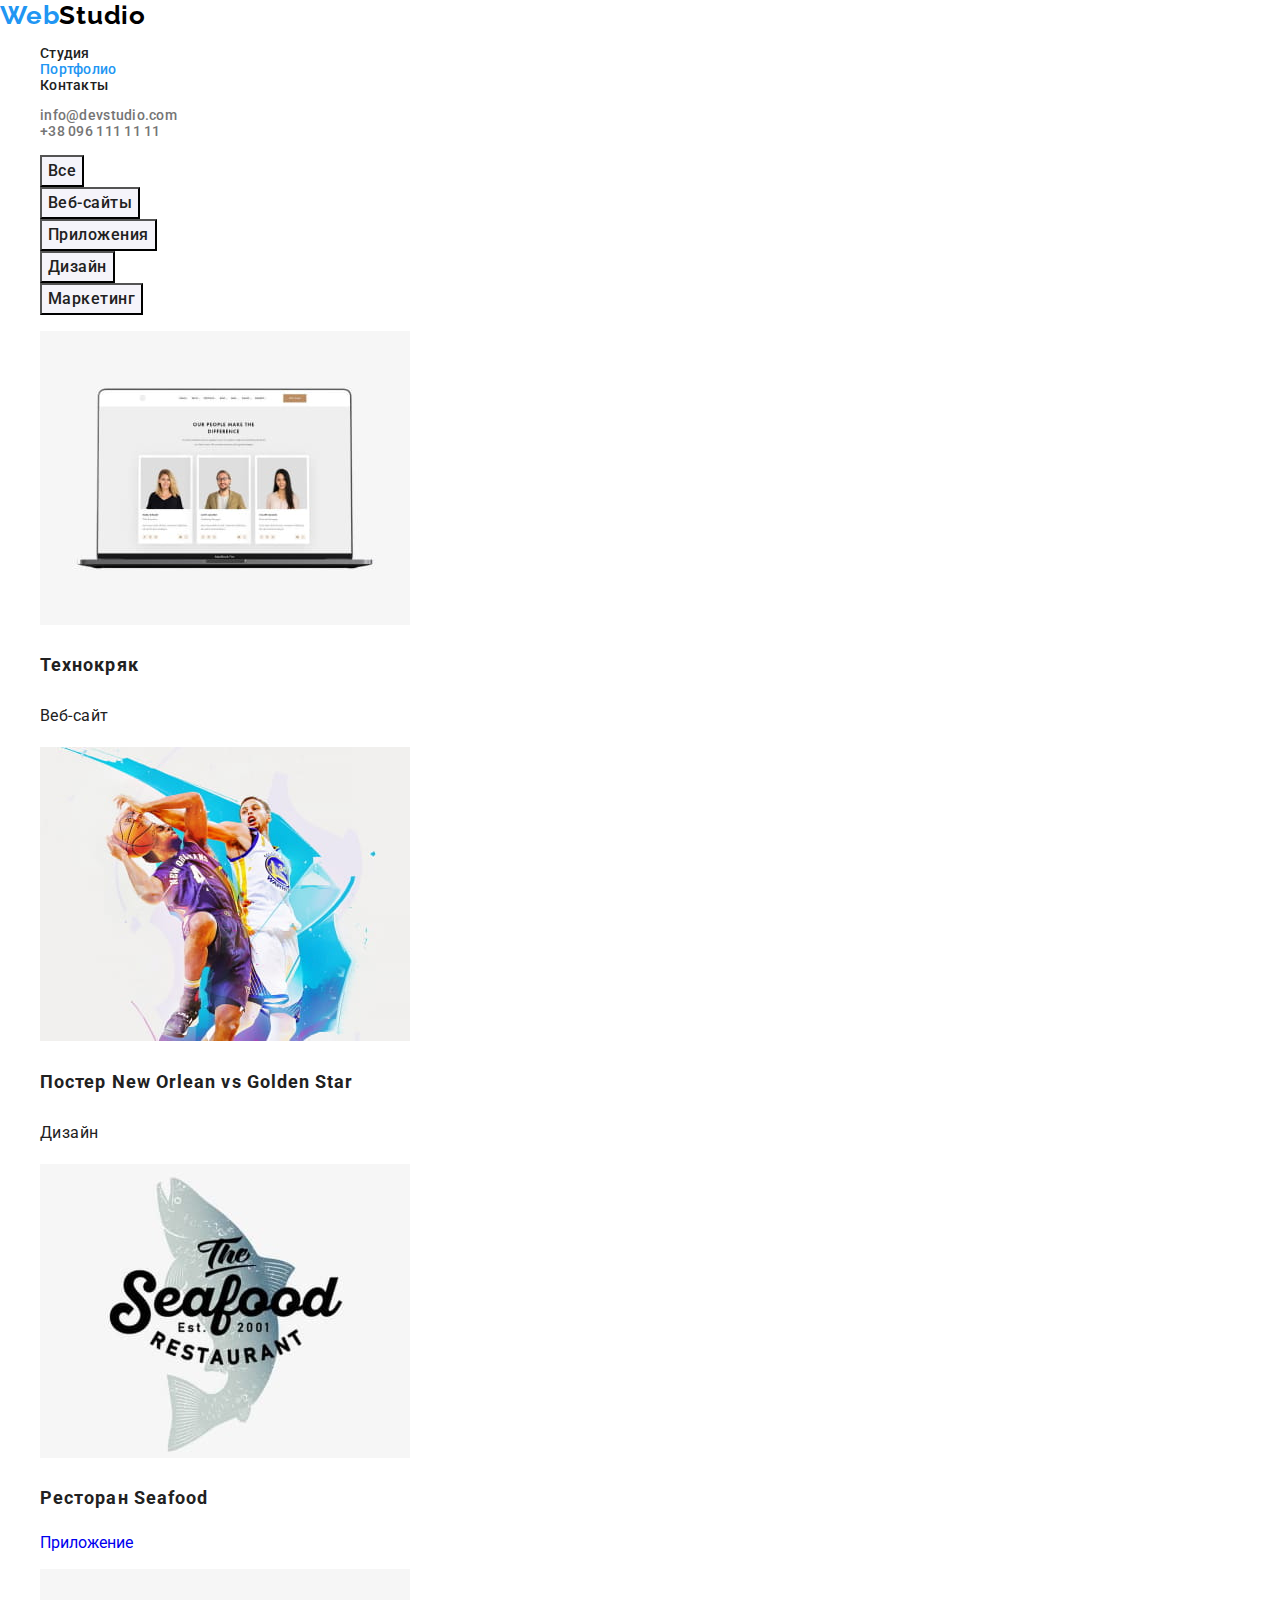
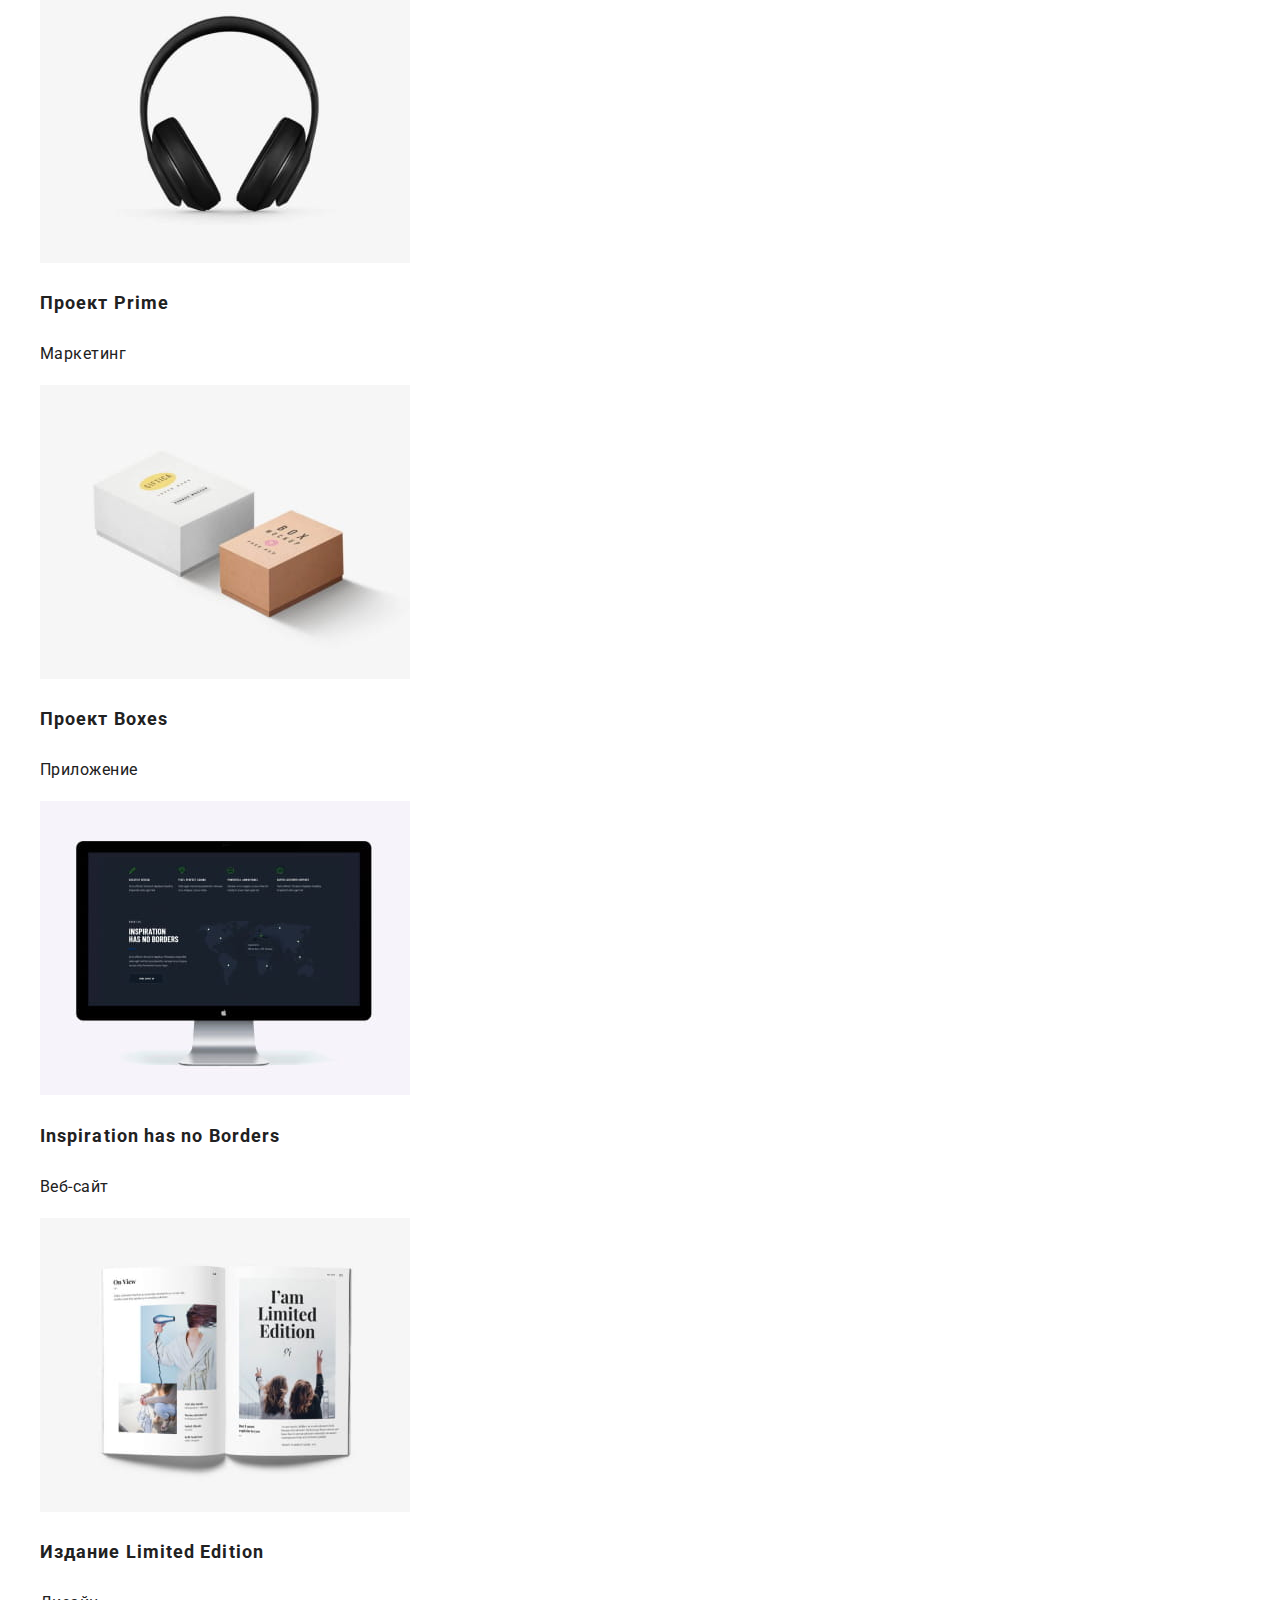
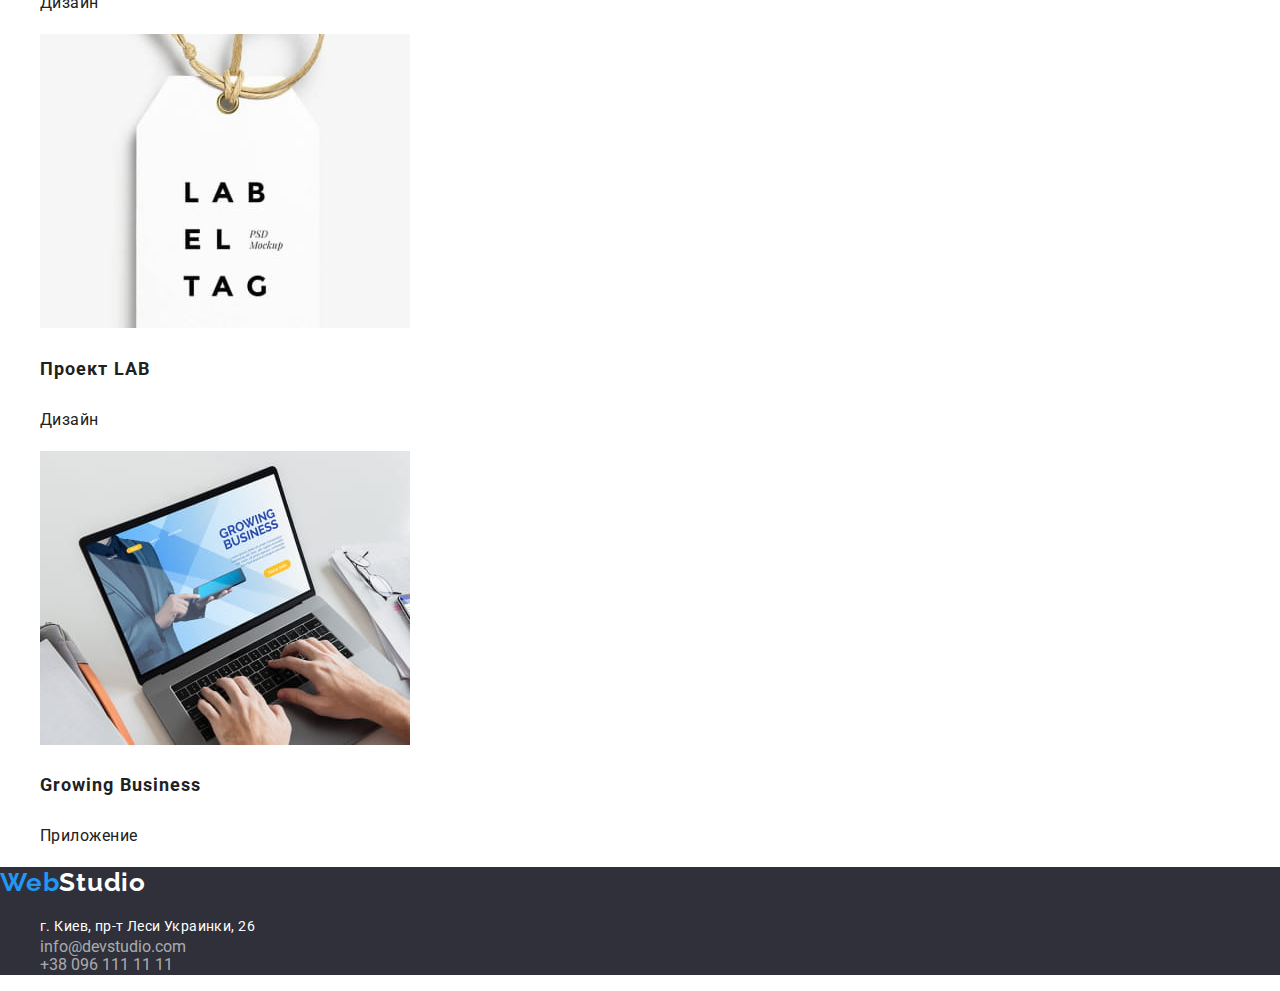
==== portfolio.html @ 77b306b6 "добавляет файлы" ====
<!DOCTYPE html>
<html lang="ru">
<head>
    <meta charset="UTF-8">
    <meta http-equiv="X-UA-Compatible" content="IE=edge">
    <meta name="viewport" content="width=device-width, initial-scale=1.0">
        <meta name="format-detection" content="telephone=no">
    <title>Portfolio</title>
    <link href="https://fonts.googleapis.com/css2?family=Raleway:wght@700&family=Roboto:wght@400;500;700;900&display=swap"
        rel="stylesheet">
    <link rel="stylesheet" href="https://cdnjs.cloudflare.com/ajax/libs/modern-normalize/1.0.0/modern-normalize.min.css" />
    <link rel="stylesheet" href="css/styles.css" >

</head>
<body>
<header class="page-header">
    <nav class="page-header-nav">
        <a href="./index.html" class="logo">Web<span class="logo-header">Studio</span></a>
        <ul class="site-nav list">
            <li class="site-nav-link"><a href="./index.html" class="link">Студия</a></li>
            <li class="site-nav-link current"><a href="#" class="link">Портфолио</a></li>
            <li class="site-nav-link"><a href="#" class="link">Контакты</a></li>
        </ul>
    </nav>
    <ul class="contacts list">
        <li class="contacts-link"><a href="mailto:info@devstudio.com" class="link">info@devstudio.com</a></li>
        <li class="contacts-link"><a href="tel:+380961111111" class="link">+38 096 111 11 11</a></li>
    </ul>
</header>

<main>
<!--links-->
<section class="button">
    <!--hidden-header-->
  <h1 class="visually-hidden">Портфолио</h1>
 <ul class="button-list list">
 <li><button type="button" class="filter-button">Все</button></li> 
 <li><button type="button" class="filter-button">Веб-сайты</button></li>
 <li><button type="button" class="filter-button">Приложения</button></li>
 <li><button type="button" class="filter-button">Дизайн</button></li>
 <li><button type="button" class="filter-button">Маркетинг</button></li>
 </ul>       
 
 <ul class="works-examples list">
<li><a href="#" class="link">
<img src="./images/portfolio/tehno.jpg" alt="Фотографии-резюме трех человек, открытые на ноутбуке" width= 370>
<h3 class="works-examples-title">Технокряк</h3>
<p class="works-examples-text">Веб-сайт</p>
</a>
</li>

<li><a href="#" class="link">
    <img src="./images/portfolio/new-orlean.jpg" alt="Двое мужчин играют в волейбол" width=370>
    <h3 class="works-examples-title">Постер <span lang="en">New Orlean vs Golden Star</span></h3>
    <p class="works-examples-text">Дизайн</p>
</a>
</li>

<li><a href="#" class="link">
    <img src="./images/portfolio/seafoods.jpg" alt="Надпись Ресторан Seafood на фоне изображения рыбы" width=370>
    <h3 class="works-examples-title">Ресторан <span lang="en">Seafood</span></h3>
    <p class="works-examples">Приложение</p>
</a>
</li>

<li><a href="#" class="link">
    <img src="./images/portfolio/prime.jpg" alt="Черные полноразмерные наушники" width=370>
    <h3 class="works-examples-title">Проект <span lang="en">Prime</span></h3>
    <p class="works-examples-text">Маркетинг</p>
</a>
</li>

<li><a href="#" class="link">
    <img src="./images/portfolio/boxes.jpg" alt="Две коробки, белая и песочная, с надписями" width=370>
    <h3 class="works-examples-title">Проект <span lang="en">Boxes</span></h3>
    <p class="works-examples-text">Приложение</p>
    </a>
</li>

<li><a href="#" class="link">
    <img src="./images/portfolio/inspiration.jpg" alt="Монитор с надписью Inspiration has no Borders на черном фоне с картой  мира " width=370>
    <h3 class="works-examples-title" lang="en">Inspiration has no Borders</h3>
    <p class="works-examples-text">Веб-сайт</p>
    </a>
</li>

<li><a href="#" class="link">
    <img src="./images/portfolio/limited-edition.jpg"
        alt="Книга разворот с иллюстрациями и надписью I am Limited Edition" width=370>
    <h3 class="works-examples-title">Издание <span lang="en">Limited Edition</span></h3>
    <p class="works-examples-text">Дизайн</p>
    </a>
</li>

<li><a href="#" class="link">
    <img src="./images/portfolio/lab.jpg"
        alt="Белая бирка с надипсью LabElTag" width=370>
    <h3 class="works-examples-title">Проект <span lang="en">LAB</span></h3>
    <p class="works-examples-text">Дизайн</p>
    </a>
</li>

<li><a href="#" class="link">
    <img src="./images/portfolio/growing-busines.jpg" alt="Ноутбук, на экране Growing Business и человек с планшетом " width=370>
    <h3 class="works-examples-title" lang="en">Growing Business</h3>
    <p class="works-examples-text">Приложение</p>
    </a>
</li>

 </ul> 

</section>
</main>
<footer class="footer">
    <a href="./index.html" class="logo">Web<span class="logo-footer">Studio</span></a>
    <address>
        <ul class="footer-list list">

            <li class="adress">г. Киев, пр-т Леси Украинки, 26</li>
            <li class="adress-link"><a href="mailto:info@devstudio.com" class="link">info@devstudio.com</a></li>
            <li class="adress-link"><a href="tel:+380961111111" class="link">+38 096 111 11 11</a></li>
        </ul>
        </address>
</footer>
</body>
</html>
---- css/styles.css ----
:root {
  --primary-text-color: #000000;
  --color-text: #212121;
  --color-text-lighter: #757575;
  --color-text-footer: rgba(255, 255, 255, 0.6);
  --color-text-contrast: #ffffff;
  --background-color: #ffffff;
  --background-color-dark: #2f303a;
  --background-color-command: #f5f4fa;
  --background-hero-btn-change: #188ce8;
  --link-color-change: #2196f3;
}
body {
  color: var(--primary-text-color);
  background: var(--background-color);
  font-family: 'Roboto', sans-serif;
}
.link {
  text-decoration: none;
}
.list {
  list-style-type: none;
}

.current.site-nav-link .link {
  color: var(--link-color-change);
}

.site-nav,
.contacts {
  font-weight: 500;
  font-size: 14px;
  line-height: calc(16 / 14);
  letter-spacing: 0.02em;
}

footer {
  background-color: var(--background-color-dark);
}
/*portfolio*/

.button {
  font-family: inherit;
}
/*index-portfolio*/
.hero-button,
.filter-button {
  cursor: pointer;
}
/*index*/
.hero-button {
  color: var(--color-text-contrast);
  background-color: var(--link-color-change);
  font-family: 'Roboto', sans-serif;
  font-weight: 700;
  font-size: 16px;
  line-height: calc(30 / 16);
  letter-spacing: 0.06em;
}
.hero-button:hover,
.hero-button:focus {
  color: var(--color-text-contrast);
  background-color: var(--background-hero-btn-change);
}

/*portfolio*/
.filter-button {
  color: var(--color-text);
  background-color: var(--background-color-command);
  font-family: 'Roboto', sans-serif;
  font-weight: 500;
  font-size: 16px;
  line-height: calc(26 / 16);
  letter-spacing: 0.03em;
}

.filter-button:hover,
.filter-button:focus {
  color: var(--color-text-contrast);
  background-color: var(--link-color-change);
}
/*index-portfolio*/
.logo {
  color: var(--link-color-change);
  font-family: 'Raleway', sans-serif;
  font-weight: 700;
  font-size: 26px;
  line-height: calc(31 / 26);
  letter-spacing: 0.03em;
  text-decoration: none;
}
/*index-portfolio*/

.logo-header {
  color: var(--primary-text-color);
}

.logo-footer {
  color: var(--color-text-contrast);
}
/*index*/
.site-nav-link .link {
  color: var(--color-text);
}
.contacts-link .link {
  color: var(--color-text-lighter);
}
.adress-link .link {
  font-style: normal;
  color: var(--color-text-footer);
}
.site-nav-link .link:hover,
.site-nav-link .link:focus,
.contacts-link .link:hover,
.contacts-link .link:focus,
.adress-link .link:hover,
.adress-link .link:focus {
  color: var(--link-color-change);
}

.adress {
  color: var(--color-text-contrast);
  font-style: normal;
  font-size: 14px;
  line-height: calc(24 / 14);
  letter-spacing: 0.03em;
}
/*index*/
.hero {
  color: var(--color-text-contrast);
  background: var(--background-color-dark);
  text-align: center;
  font-weight: 900;
  font-size: 44px;
  line-height: calc(60 / 44);
  letter-spacing: 0.06em;
  text-transform: uppercase;
}
/*index*/

.command {
  background-color: var(--background-color-command);
}
.our-command-item {
  background-color: var(--background-color);
}

.visually-hidden {
  position: absolute;
  width: 1px;
  height: 1px;
  margin: -1px;
  padding: 0;
  overflow: hidden;
  border: 0;
  clip: rect(0 0 0 0);
}
.our-peculiarities-header,
.our-peculiarities-text {
  text-align: left;
}

.our-peculiarities-title {
  color: var(--color-text);
  font-weight: 700;
  font-size: 14px;
  line-height: calc(16 / 14);
  letter-spacing: 0.03em;
  text-transform: uppercase;
}
.our-peculiarities-text {
  color: var(--color-text-lighter);
  font-size: 14px;
  line-height: calc (24 / 14);
  letter-spacing: 0.03em;
}

.what-are-we-doing-header,
.our-command-header {
  color: var(--color-text);
  font-weight: 700;
  font-size: 36px;
  line-height: calc(42 / 36);
  letter-spacing: 0.03em;
}

.our-command-title {
  color: var(--color-text);
  font-weight: 500;
  font-size: 16px;
  line-height: calc (19 / 16);
  letter-spacing: 0.03em;
}
.our-command-text {
  color: var(--color-text-lighter);
  font-size: 16px;
  line-height: calc(19 / 16);
  letter-spacing: 0.03em;
}

.works-examples-title {
  color: var(--color-text);
  font-family: 'Roboto', sans-serif;
  font-weight: 700;
  font-size: 18px;
  line-height: calc(36 / 18);
  letter-spacing: 0.06em;
}
.works-examples-title:hover,
.works-examples-title:focus {
  color: var(--link-color-change);
}

.works-examples-text {
  color: var(--color-text);
  font-size: 16px;
  line-height: calc(30 / 16);
  letter-spacing: 0.03em;
}
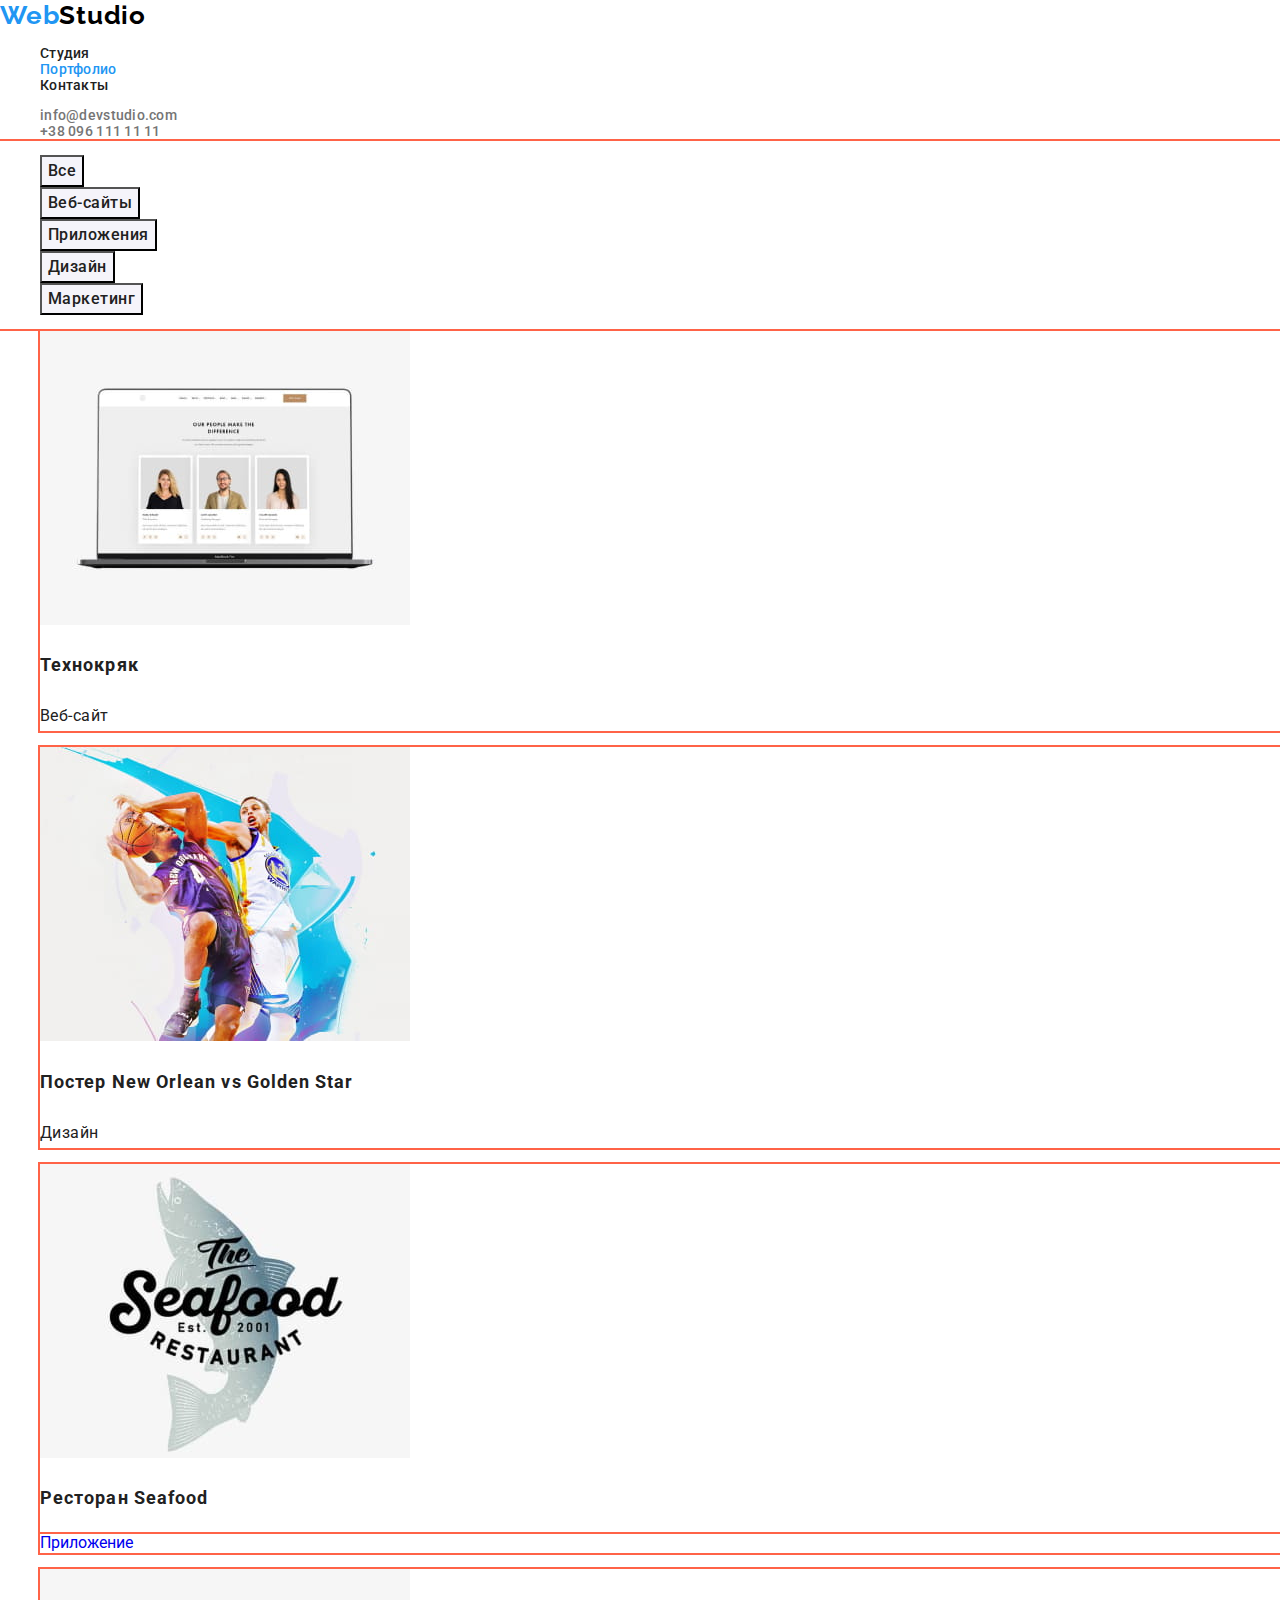
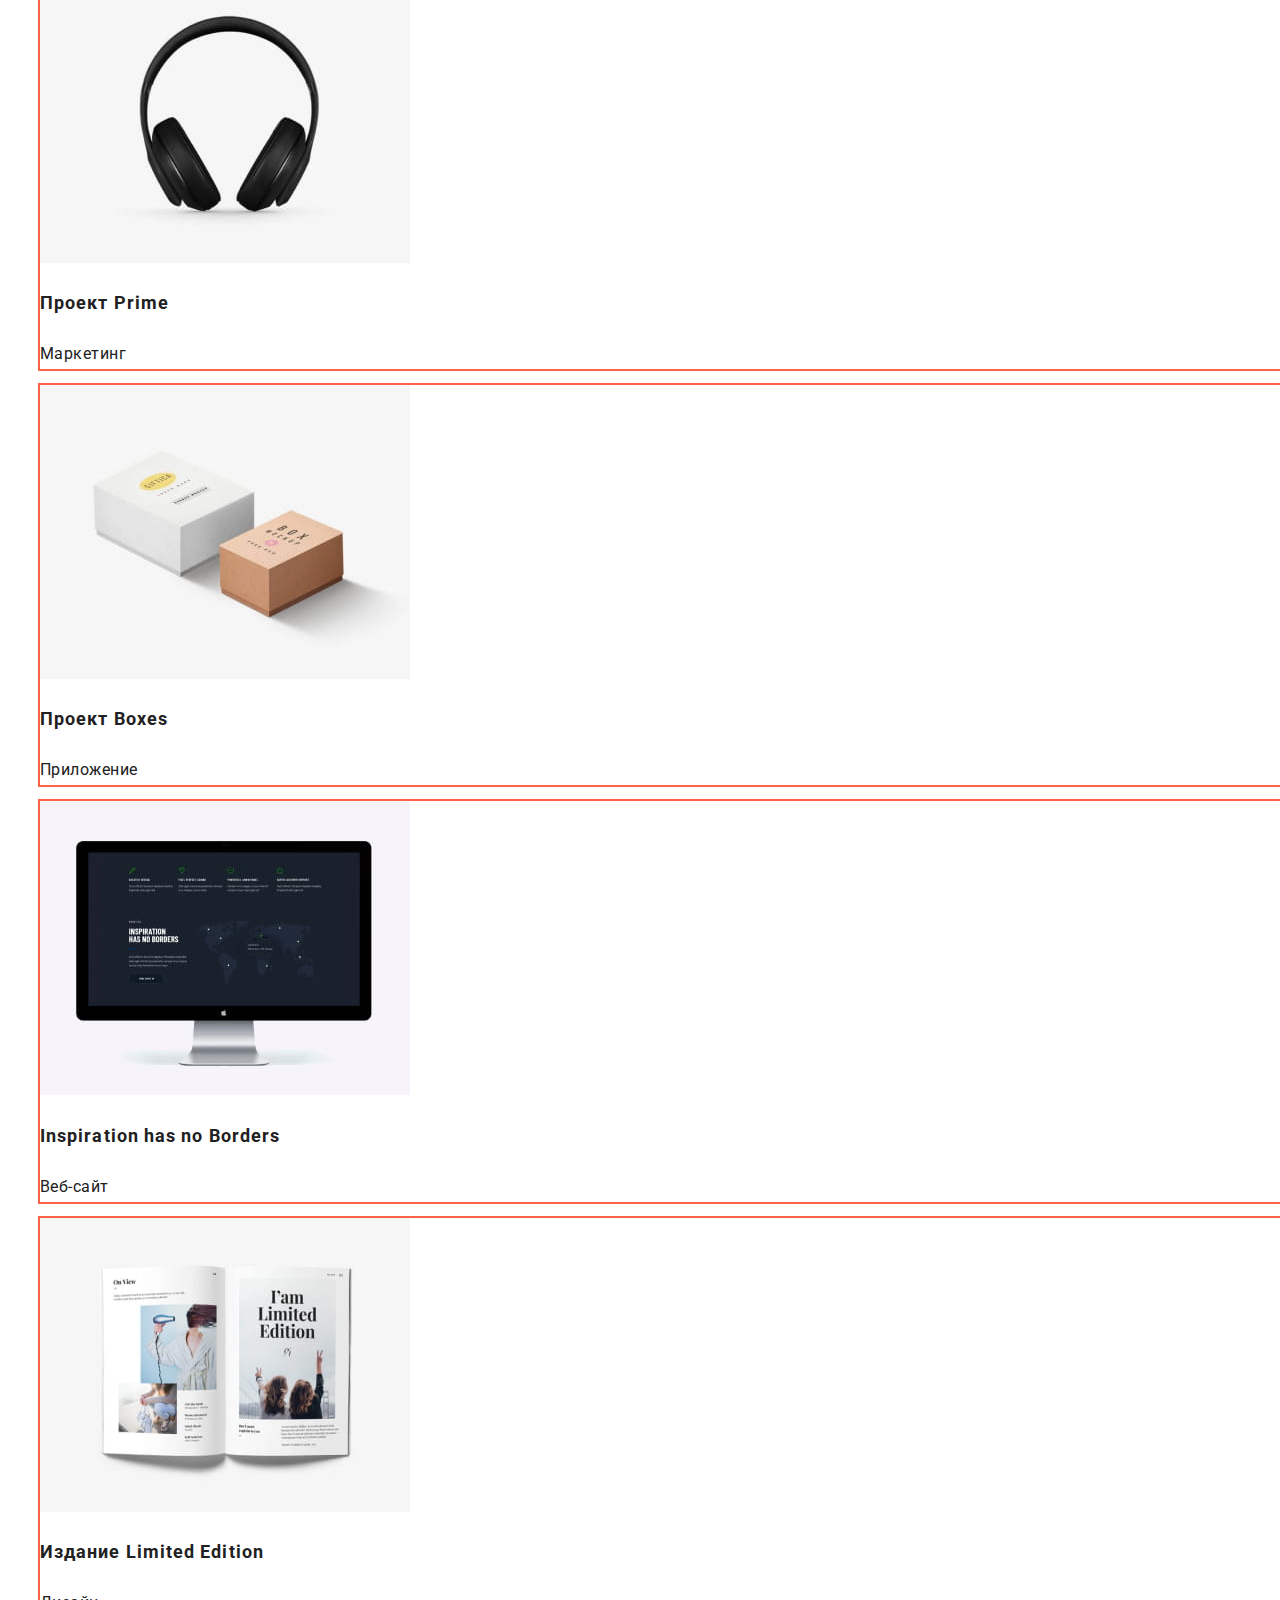
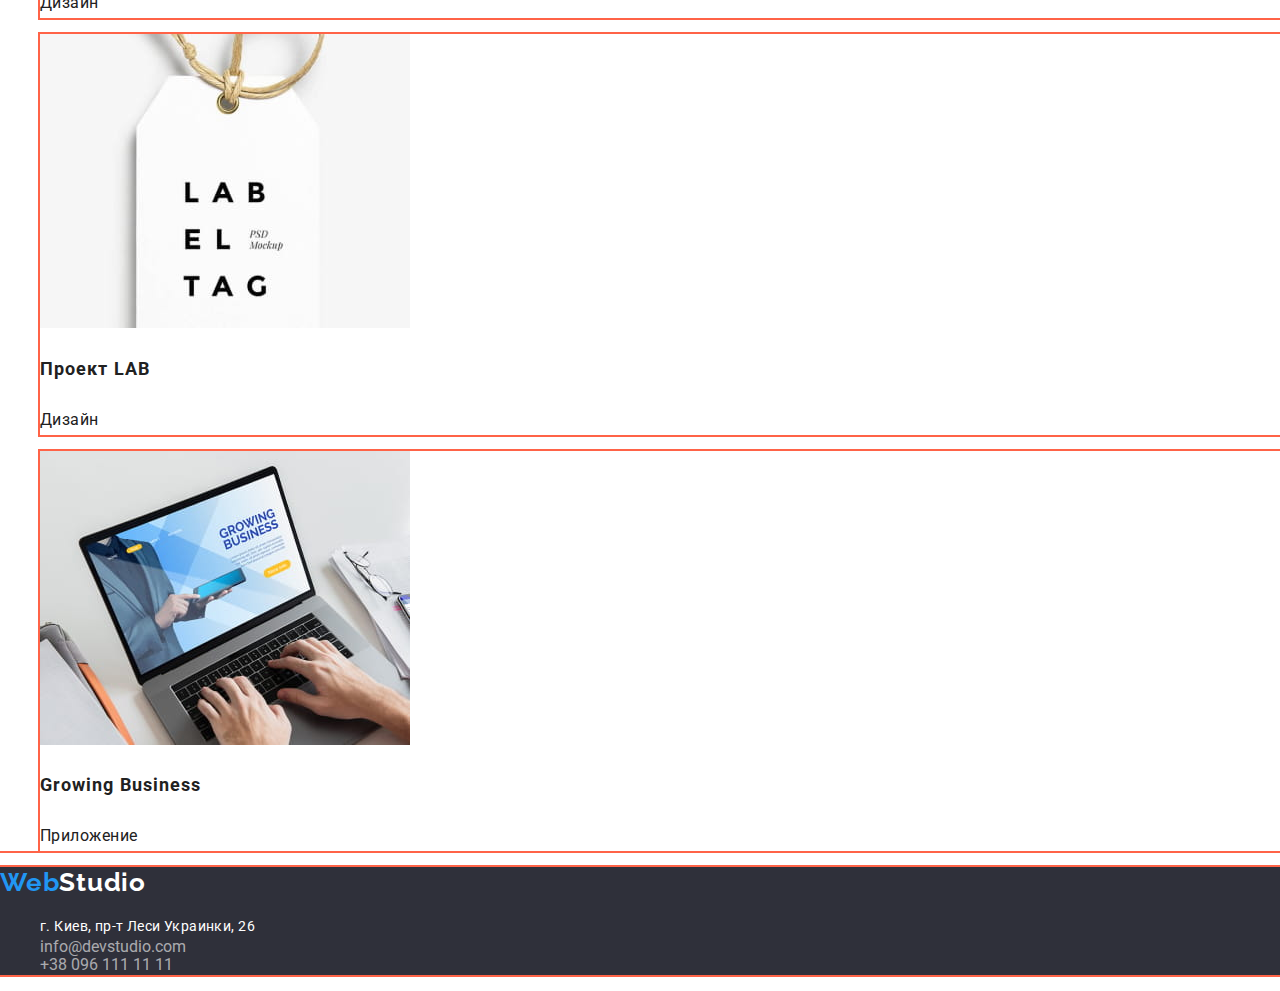
==== commit 048dede8: "устанавливает border-box" ====
--- a/portfolio.html
+++ b/portfolio.html
@@ -12,7 +12,7 @@
     <link rel="stylesheet" href="css/styles.css" >
 
 </head>
-<body>
+<body class="body-portfolio">
 <header class="page-header">
     <nav class="page-header-nav">
         <a href="./index.html" class="logo">Web<span class="logo-header">Studio</span></a>
@@ -42,49 +42,49 @@
  </ul>       
  
  <ul class="works-examples list">
-<li><a href="#" class="link">
+<li class="works-examples-item"><a href="#" class="link">
 <img src="./images/portfolio/tehno.jpg" alt="Фотографии-резюме трех человек, открытые на ноутбуке" width= 370>
 <h3 class="works-examples-title">Технокряк</h3>
 <p class="works-examples-text">Веб-сайт</p>
 </a>
 </li>
 
-<li><a href="#" class="link">
+<li class="works-examples-item"><a href="#" class="link">
     <img src="./images/portfolio/new-orlean.jpg" alt="Двое мужчин играют в волейбол" width=370>
     <h3 class="works-examples-title">Постер <span lang="en">New Orlean vs Golden Star</span></h3>
     <p class="works-examples-text">Дизайн</p>
 </a>
 </li>
 
-<li><a href="#" class="link">
+<li class="works-examples-item"><a href="#" class="link">
     <img src="./images/portfolio/seafoods.jpg" alt="Надпись Ресторан Seafood на фоне изображения рыбы" width=370>
     <h3 class="works-examples-title">Ресторан <span lang="en">Seafood</span></h3>
     <p class="works-examples">Приложение</p>
 </a>
 </li>
 
-<li><a href="#" class="link">
+<li class="works-examples-item"><a href="#" class="link">
     <img src="./images/portfolio/prime.jpg" alt="Черные полноразмерные наушники" width=370>
     <h3 class="works-examples-title">Проект <span lang="en">Prime</span></h3>
     <p class="works-examples-text">Маркетинг</p>
 </a>
 </li>
 
-<li><a href="#" class="link">
+<li class="works-examples-item"><a href="#" class="link">
     <img src="./images/portfolio/boxes.jpg" alt="Две коробки, белая и песочная, с надписями" width=370>
     <h3 class="works-examples-title">Проект <span lang="en">Boxes</span></h3>
     <p class="works-examples-text">Приложение</p>
     </a>
 </li>
 
-<li><a href="#" class="link">
+<li class="works-examples-item"><a href="#" class="link">
     <img src="./images/portfolio/inspiration.jpg" alt="Монитор с надписью Inspiration has no Borders на черном фоне с картой  мира " width=370>
     <h3 class="works-examples-title" lang="en">Inspiration has no Borders</h3>
     <p class="works-examples-text">Веб-сайт</p>
     </a>
 </li>
 
-<li><a href="#" class="link">
+<li class="works-examples-item"><a href="#" class="link">
     <img src="./images/portfolio/limited-edition.jpg"
         alt="Книга разворот с иллюстрациями и надписью I am Limited Edition" width=370>
     <h3 class="works-examples-title">Издание <span lang="en">Limited Edition</span></h3>
@@ -92,7 +92,7 @@
     </a>
 </li>
 
-<li><a href="#" class="link">
+<li class="works-examples-item"><a href="#" class="link">
     <img src="./images/portfolio/lab.jpg"
         alt="Белая бирка с надипсью LabElTag" width=370>
     <h3 class="works-examples-title">Проект <span lang="en">LAB</span></h3>
@@ -100,7 +100,7 @@
     </a>
 </li>
 
-<li><a href="#" class="link">
+<li class="works-examples-item"><a href="#" class="link">
     <img src="./images/portfolio/growing-busines.jpg" alt="Ноутбук, на экране Growing Business и человек с планшетом " width=370>
     <h3 class="works-examples-title" lang="en">Growing Business</h3>
     <p class="works-examples-text">Приложение</p>
--- a/css/styles.css
+++ b/css/styles.css
@@ -10,6 +10,15 @@
   --background-hero-btn-change: #188ce8;
   --link-color-change: #2196f3;
 }
+html {
+  box-sizing: border-box;
+}
+*,
+*::before,
+*::after {
+  box-sizing: inherit;
+}
+
 body {
   color: var(--primary-text-color);
   background: var(--background-color);
@@ -217,3 +226,23 @@
   line-height: calc(30 / 16);
   letter-spacing: 0.03em;
 }
+.body-index,
+.body-portfolio,
+.page-header,
+.hero,
+.peculiarities,
+.visually-hidden,
+.our-peculiarities,
+.our-peculiarities-column,
+.what-are-we-doing,
+.what-are-we-doing-header,
+.images-what-are-we-doing .list,
+.command,
+.our-command-item,
+.footer,
+footer,
+.button-list .list,
+.works-examples,
+.works-examples-item {
+  outline: 2px solid tomato;
+}
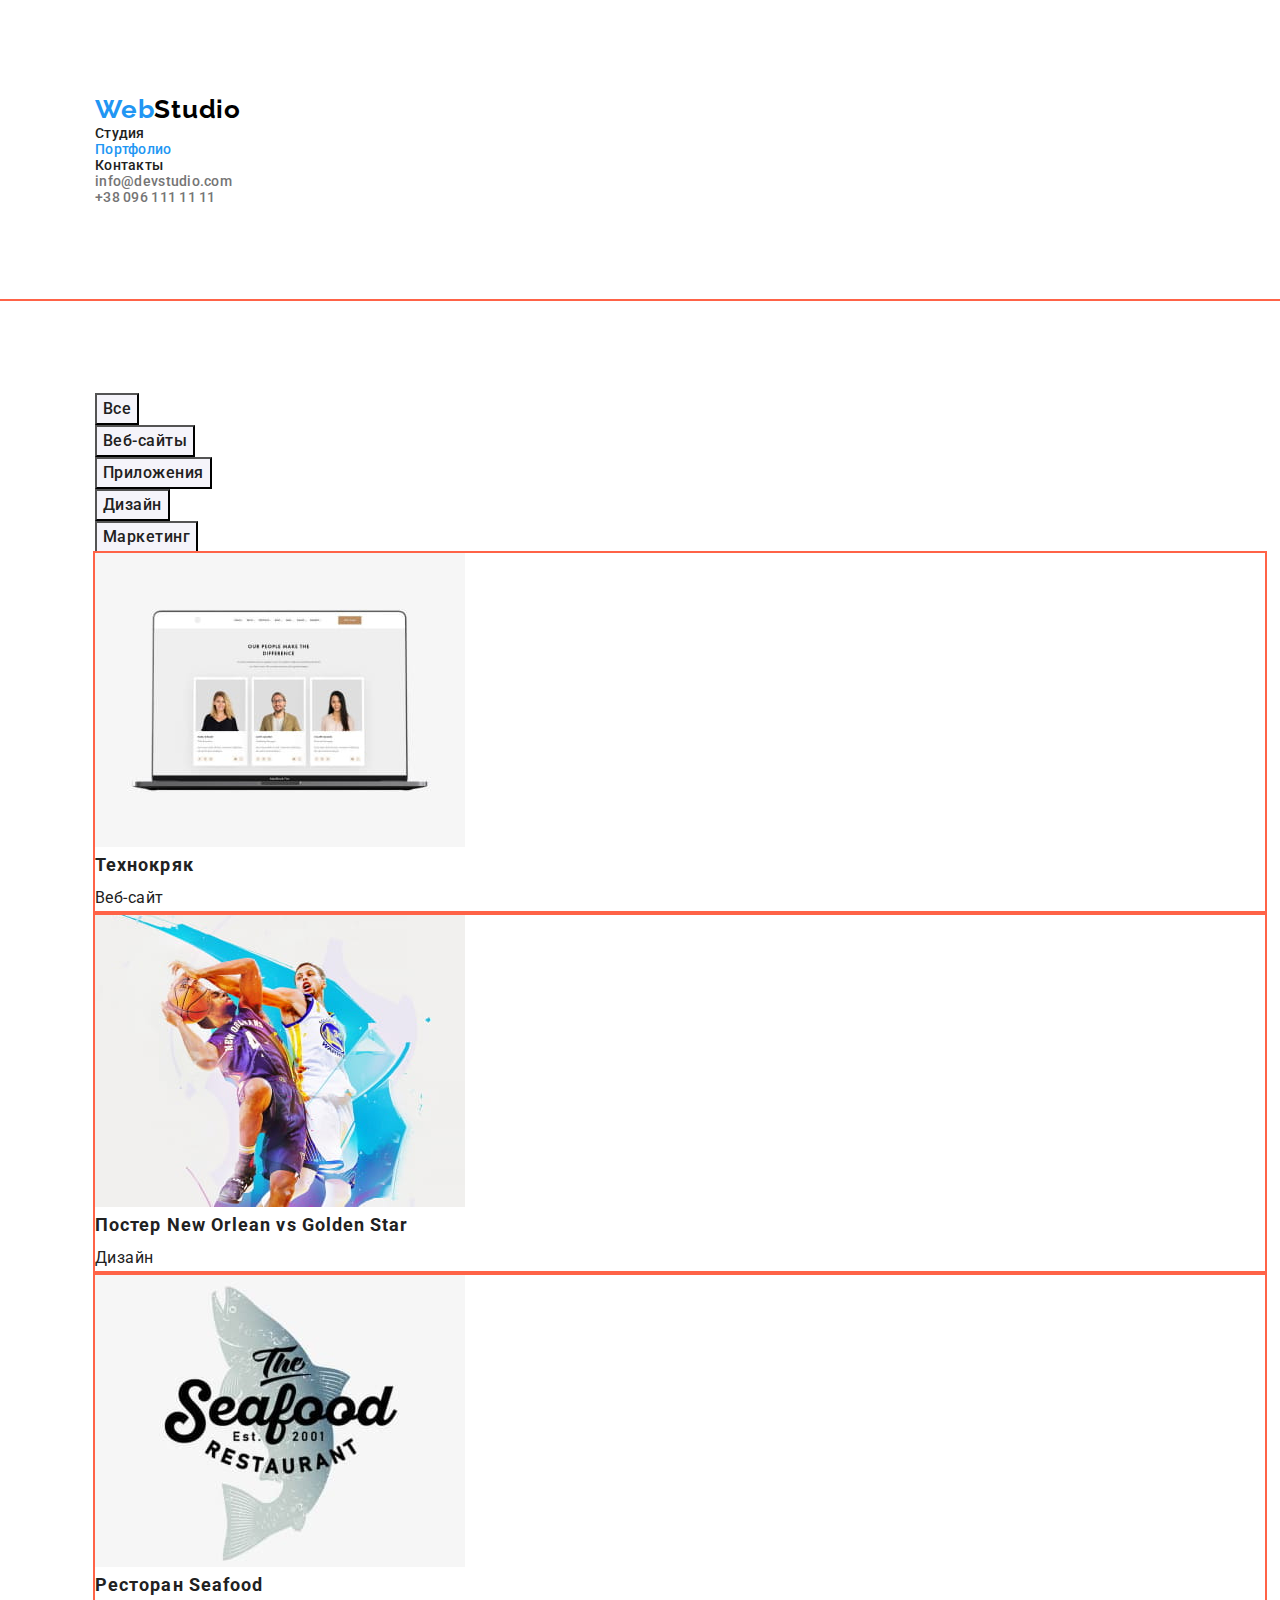
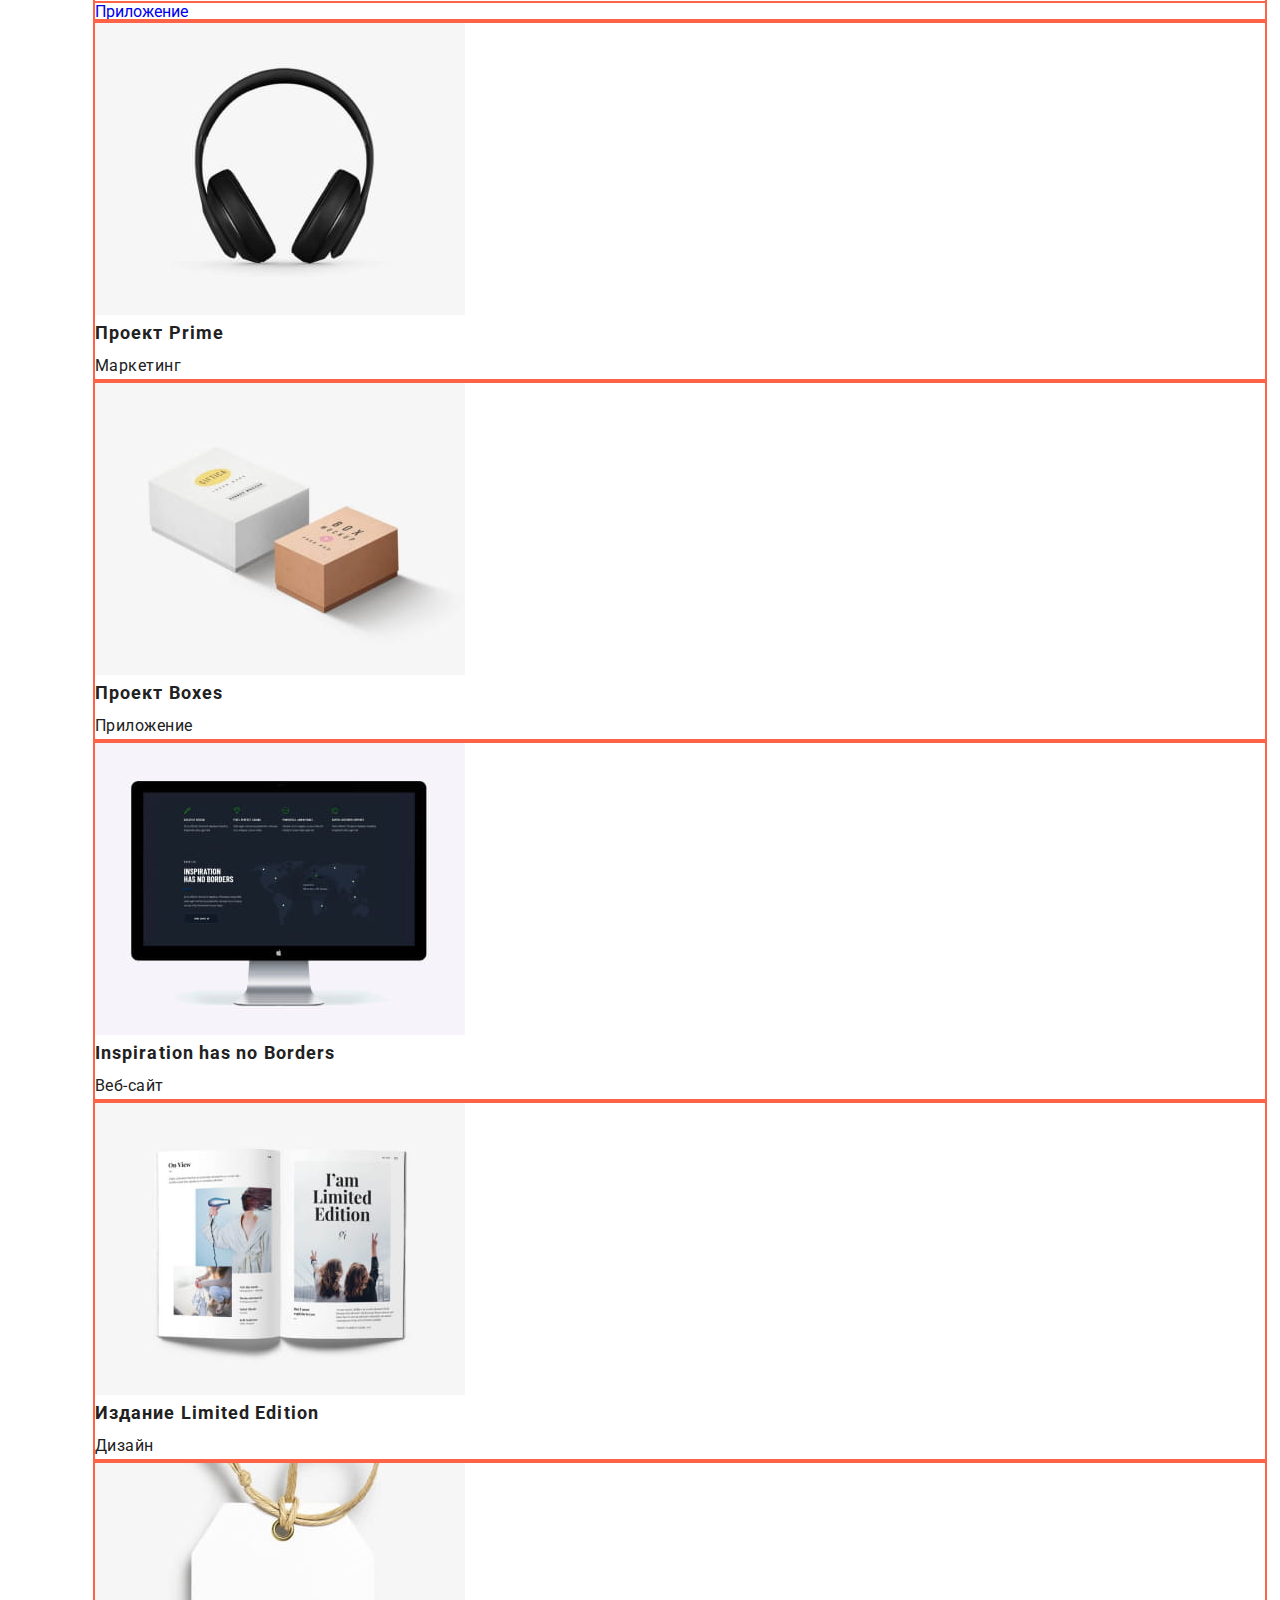
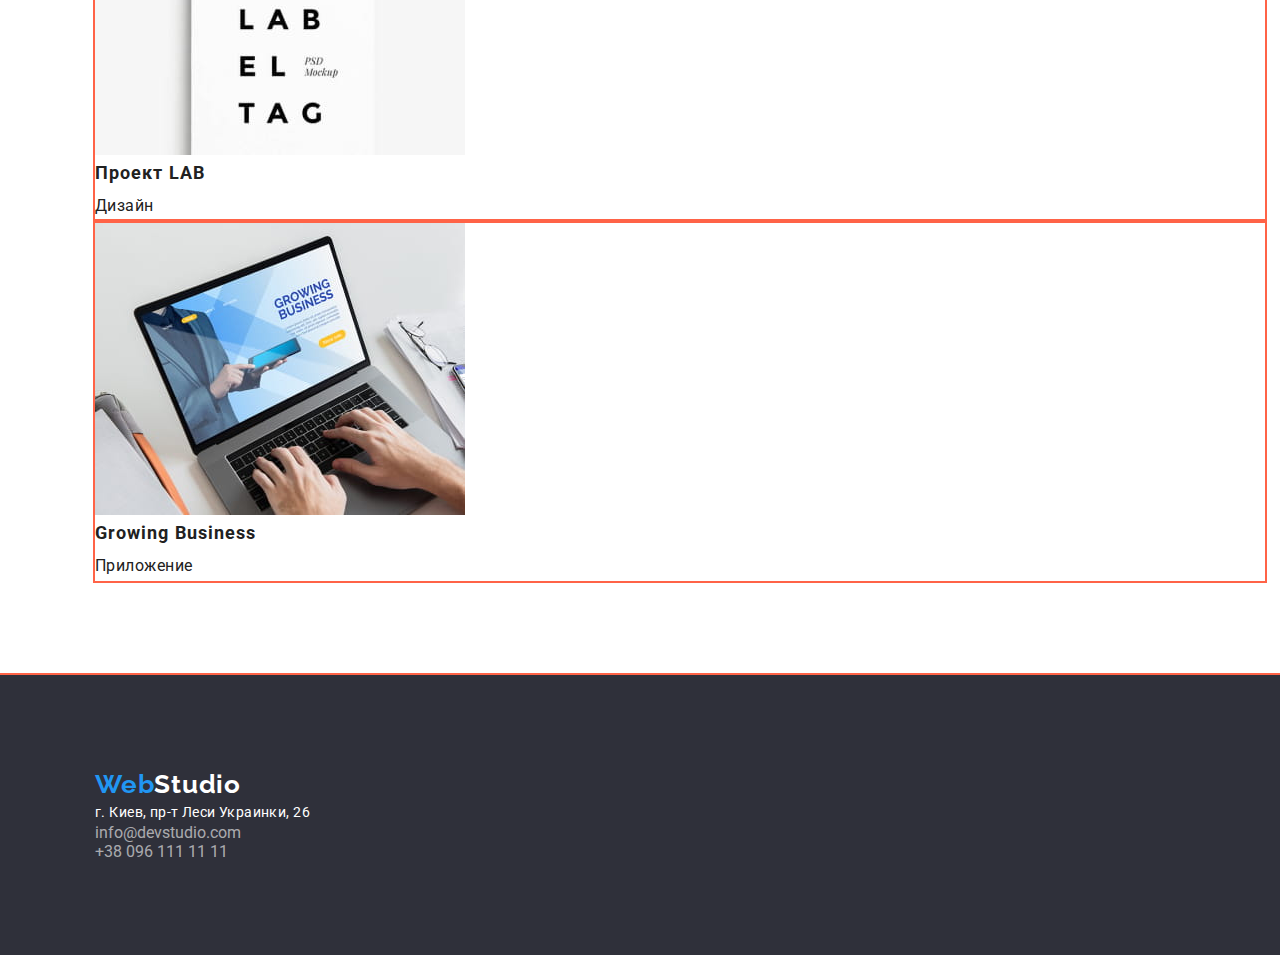
==== commit 495b6644: "добавляет контейнеры дополняет кнопку" ====
--- a/portfolio.html
+++ b/portfolio.html
@@ -14,6 +14,7 @@
 </head>
 <body class="body-portfolio">
 <header class="page-header">
+<div class="container">
     <nav class="page-header-nav">
         <a href="./index.html" class="logo">Web<span class="logo-header">Studio</span></a>
         <ul class="site-nav list">
@@ -26,13 +27,15 @@
         <li class="contacts-link"><a href="mailto:info@devstudio.com" class="link">info@devstudio.com</a></li>
         <li class="contacts-link"><a href="tel:+380961111111" class="link">+38 096 111 11 11</a></li>
     </ul>
+    </div>
 </header>
 
 <main>
 <!--links-->
 <section class="button">
     <!--hidden-header-->
-  <h1 class="visually-hidden">Портфолио</h1>
+<div class="container">
+    <h1 class="visually-hidden">Портфолио</h1>
  <ul class="button-list list">
  <li><button type="button" class="filter-button">Все</button></li> 
  <li><button type="button" class="filter-button">Веб-сайты</button></li>
@@ -108,10 +111,11 @@
 </li>
 
  </ul> 
-
+</div>
 </section>
 </main>
 <footer class="footer">
+    <div class="container">
     <a href="./index.html" class="logo">Web<span class="logo-footer">Studio</span></a>
     <address>
         <ul class="footer-list list">
@@ -121,6 +125,7 @@
             <li class="adress-link"><a href="tel:+380961111111" class="link">+38 096 111 11 11</a></li>
         </ul>
         </address>
+        </div>
 </footer>
 </body>
 </html>--- a/css/styles.css
+++ b/css/styles.css
@@ -10,6 +10,7 @@
   --background-hero-btn-change: #188ce8;
   --link-color-change: #2196f3;
 }
+/*-resrt-*/
 html {
   box-sizing: border-box;
 }
@@ -18,11 +19,34 @@
 *::after {
   box-sizing: inherit;
 }
+p,
+h1,
+h2,
+h3 {
+  margin: 0;
+}
+
+ul {
+  margin: 0;
+  padding: 0;
+}
+img {
+  display: block;
+}
+/*-resrt-*/
 
 body {
   color: var(--primary-text-color);
   background: var(--background-color);
   font-family: 'Roboto', sans-serif;
+}
+.container {
+  width: 1200px;
+  padding-left: 15px;
+  padding-right: 15px;
+  margin-left: auto;
+  padding-top: 94px;
+  padding-bottom: 94px;
 }
 .link {
   text-decoration: none;
@@ -65,6 +89,8 @@
   font-size: 16px;
   line-height: calc(30 / 16);
   letter-spacing: 0.06em;
+  padding: 10px 32px 10px 32px;
+  border-radius: 4px;
 }
 .hero-button:hover,
 .hero-button:focus {
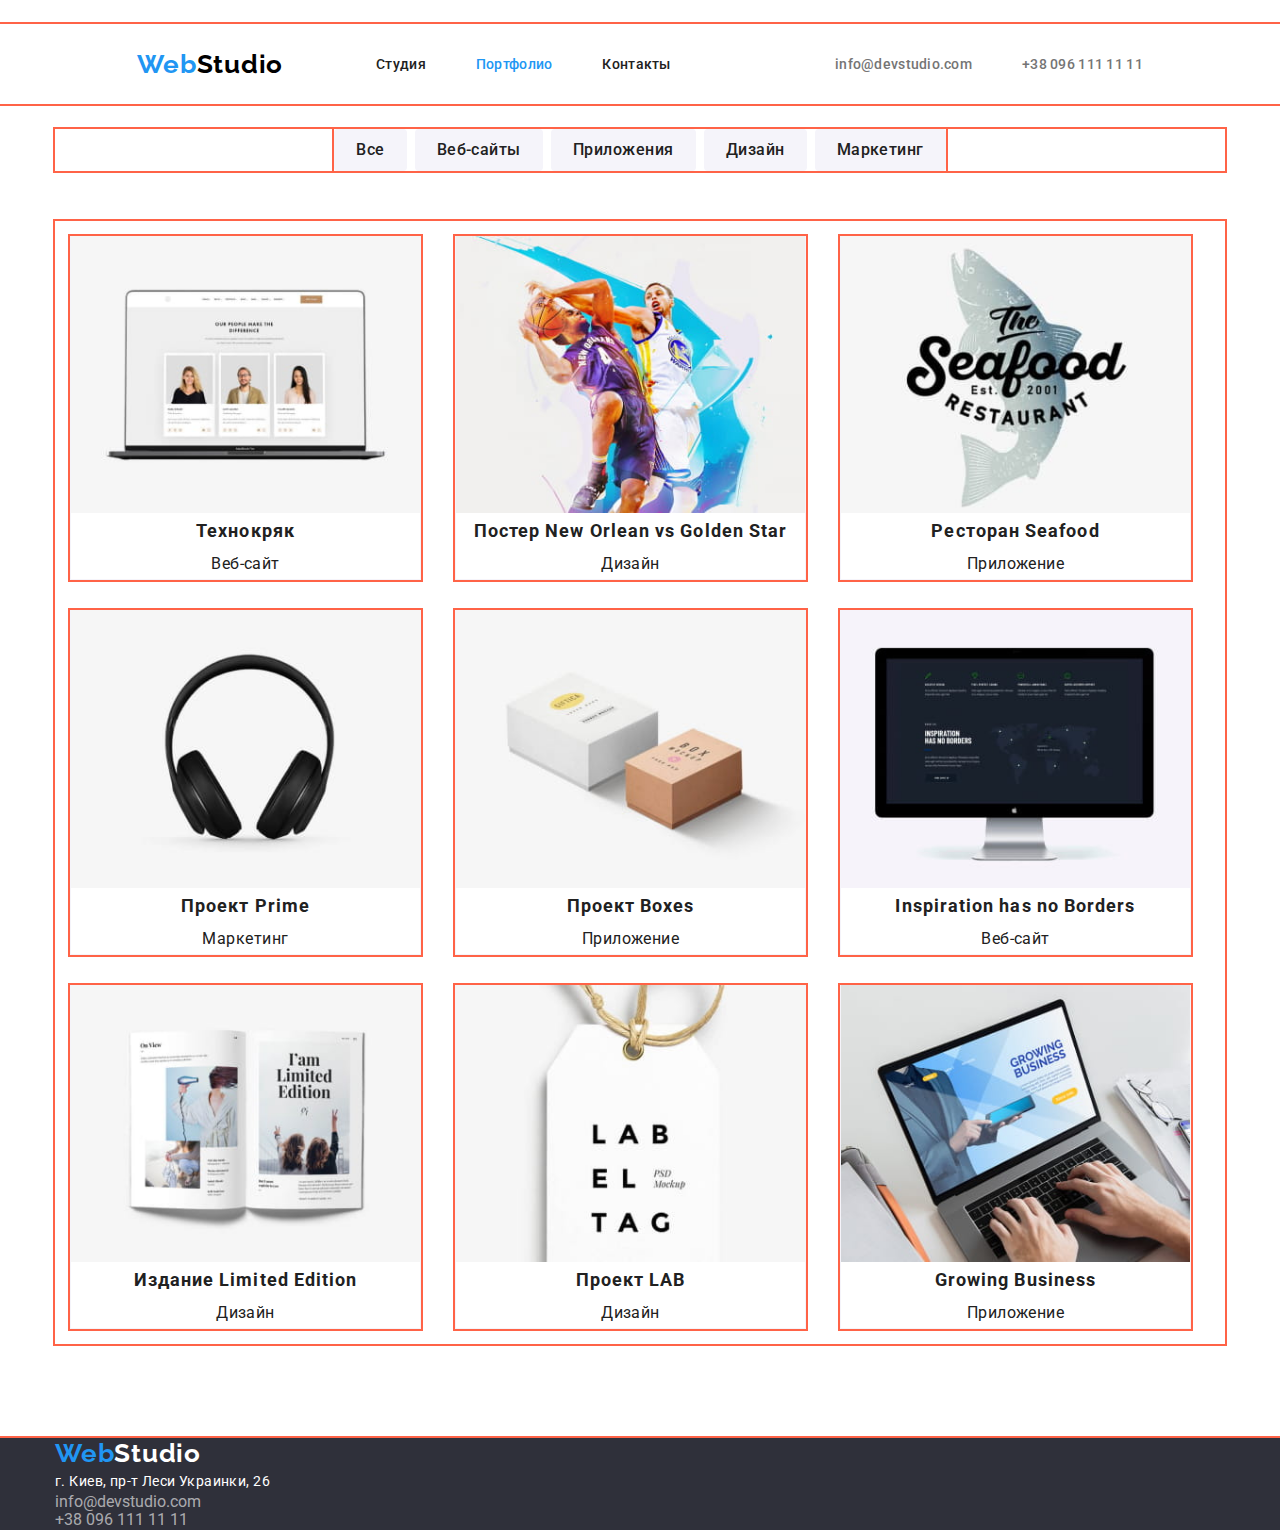
==== commit a1527f6a: "добавляет маржины" ====
--- a/portfolio.html
+++ b/portfolio.html
@@ -15,7 +15,8 @@
 <body class="body-portfolio">
 <header class="page-header">
 <div class="container">
-    <nav class="page-header-nav">
+    <div class="container-header-nav">
+    <nav class="header-nav">
         <a href="./index.html" class="logo">Web<span class="logo-header">Studio</span></a>
         <ul class="site-nav list">
             <li class="site-nav-link"><a href="./index.html" class="link">Студия</a></li>
@@ -28,6 +29,7 @@
         <li class="contacts-link"><a href="tel:+380961111111" class="link">+38 096 111 11 11</a></li>
     </ul>
     </div>
+    </div>
 </header>
 
 <main>
@@ -36,14 +38,16 @@
     <!--hidden-header-->
 <div class="container">
     <h1 class="visually-hidden">Портфолио</h1>
+    <div class="button-container-btn">
  <ul class="button-list list">
- <li><button type="button" class="filter-button">Все</button></li> 
- <li><button type="button" class="filter-button">Веб-сайты</button></li>
- <li><button type="button" class="filter-button">Приложения</button></li>
- <li><button type="button" class="filter-button">Дизайн</button></li>
- <li><button type="button" class="filter-button">Маркетинг</button></li>
+ <li class="filter-btn-item"><button type="button" class="filter-button">Все</button></li> 
+ <li class="filter-btn-item"><button type="button" class="filter-button">Веб-сайты</button></li>
+ <li class="filter-btn-item"><button type="button" class="filter-button">Приложения</button></li>
+ <li class="filter-btn-item"><button type="button" class="filter-button">Дизайн</button></li>
+ <li class="filter-btn-item"><button type="button" class="filter-button">Маркетинг</button></li>
  </ul>       
- 
+</div>
+<div class="button-container-cards">
  <ul class="works-examples list">
 <li class="works-examples-item"><a href="#" class="link">
 <img src="./images/portfolio/tehno.jpg" alt="Фотографии-резюме трех человек, открытые на ноутбуке" width= 370>
@@ -62,7 +66,7 @@
 <li class="works-examples-item"><a href="#" class="link">
     <img src="./images/portfolio/seafoods.jpg" alt="Надпись Ресторан Seafood на фоне изображения рыбы" width=370>
     <h3 class="works-examples-title">Ресторан <span lang="en">Seafood</span></h3>
-    <p class="works-examples">Приложение</p>
+    <p class="works-examples-text">Приложение</p>
 </a>
 </li>
 
@@ -112,6 +116,7 @@
 
  </ul> 
 </div>
+</div>
 </section>
 </main>
 <footer class="footer">
--- a/css/styles.css
+++ b/css/styles.css
@@ -11,14 +11,7 @@
   --link-color-change: #2196f3;
 }
 /*-resrt-*/
-html {
-  box-sizing: border-box;
-}
-*,
-*::before,
-*::after {
-  box-sizing: inherit;
-}
+
 p,
 h1,
 h2,
@@ -32,31 +25,41 @@
 }
 img {
   display: block;
+  max-width: 100%;
+  height: auto;
 }
 /*-resrt-*/
-
-body {
-  color: var(--primary-text-color);
-  background: var(--background-color);
-  font-family: 'Roboto', sans-serif;
-}
 .container {
   width: 1200px;
   padding-left: 15px;
   padding-right: 15px;
   margin-left: auto;
-  padding-top: 94px;
-  padding-bottom: 94px;
-}
+  margin-right: auto;
+}
+body {
+  color: var(--primary-text-color);
+  background: var(--background-color);
+  font-family: 'Roboto', sans-serif;
+}
+
 .link {
   text-decoration: none;
 }
 .list {
   list-style-type: none;
+  padding: 0;
+  margin: 0;
 }
 
 .current.site-nav-link .link {
   color: var(--link-color-change);
+}
+
+.container-header-nav,
+.header-nav {
+  display: flex;
+  align-items: center;
+  justify-content: space-around;
 }
 
 .site-nav,
@@ -65,9 +68,104 @@
   font-size: 14px;
   line-height: calc(16 / 14);
   letter-spacing: 0.02em;
-}
-
-footer {
+  display: flex;
+}
+
+.site-nav-link:not(:last-child) {
+  margin-right: 50px;
+}
+.site-nav .link {
+  display: block;
+  padding-top: 32px;
+  padding-bottom: 32px;
+}
+
+.contacts-link + .contacts-link {
+  margin-left: 50px;
+}
+
+/*portfolio*/
+/*portfolio*/
+/*portfolio*/
+/*portfolio*/
+/*portfolio*/
+/*portfolio*/
+/*portfolio*/
+/*portfolio*/
+/*portfolio*/
+/*portfolio*/
+/*portfolio*/
+
+.button-container-btn {
+  display: flex;
+  align-items: center;
+  justify-content: space-around;
+  margin-bottom: 50px;
+}
+.button-list {
+  display: flex;
+}
+.filter-btn-item + .filter-btn-item {
+  margin-left: 8px;
+}
+.filter-button {
+  padding: 8px 22px;
+}
+.button-container-cards {
+  display: flex;
+  margin-bottom: 94px;
+}
+
+.works-examples-item {
+  width: 30%;
+  display: inline-block;
+  text-align: center;
+  border-bottom: 1px solid var(--background-color-command);
+  border-left: 1px solid var(--background-color-command);
+  border-right: 1px solid var(--background-color-command);
+  margin: 15px;
+}
+
+/*portfolio*/
+/*portfolio*/
+/*portfolio*/
+/*portfolio*/
+/*portfolio*/
+.peculiarities-list {
+  display: flex;
+  align-items: center;
+  justify-content: space-around;
+  margin-bottom: 94px;
+}
+.our-peculiarities {
+  display: flex;
+}
+
+.our-peculiarities-column + .our-peculiarities-column {
+  margin-right: 30px;
+}
+.our-peculiarities-column {
+  width: 270px;
+}
+
+.doing-cards {
+  display: flex;
+  display: inline-block;
+  text-align: center;
+  margin-right: 30px;
+}
+.doing-cards:not(:last-child) {
+  margin-right: 30px;
+}
+
+/*portfolio*/
+/*portfolio*/
+/*portfolio*/
+/*portfolio*/
+/*portfolio*/
+/*portfolio*/
+
+.footer {
   background-color: var(--background-color-dark);
 }
 /*portfolio*/
@@ -79,6 +177,8 @@
 .hero-button,
 .filter-button {
   cursor: pointer;
+  border: 0;
+  border-radius: 4px;
 }
 /*index*/
 .hero-button {
@@ -90,7 +190,6 @@
   line-height: calc(30 / 16);
   letter-spacing: 0.06em;
   padding: 10px 32px 10px 32px;
-  border-radius: 4px;
 }
 .hero-button:hover,
 .hero-button:focus {
@@ -123,6 +222,7 @@
   line-height: calc(31 / 26);
   letter-spacing: 0.03em;
   text-decoration: none;
+  margin-right: 93px;
 }
 /*index-portfolio*/
 
@@ -165,12 +265,19 @@
   color: var(--color-text-contrast);
   background: var(--background-color-dark);
   text-align: center;
+  padding-top: 200px;
+  padding-bottom: 200px;
+  margin-bottom: 89px;
+}
+
+.hero-title {
   font-weight: 900;
   font-size: 44px;
   line-height: calc(60 / 44);
   letter-spacing: 0.06em;
   text-transform: uppercase;
 }
+
 /*index*/
 
 .command {
@@ -202,6 +309,7 @@
   line-height: calc(16 / 14);
   letter-spacing: 0.03em;
   text-transform: uppercase;
+  margin-bottom: 10px;
 }
 .our-peculiarities-text {
   color: var(--color-text-lighter);
@@ -217,6 +325,8 @@
   font-size: 36px;
   line-height: calc(42 / 36);
   letter-spacing: 0.03em;
+  text-align: center;
+  margin-bottom: 50px;
 }
 
 .our-command-title {
@@ -252,6 +362,13 @@
   line-height: calc(30 / 16);
   letter-spacing: 0.03em;
 }
+.page-header {
+  margin-top: 24px;
+  margin-bottom: 25px;
+}
+
+.button-container-btn,
+.button-container-cards,
 .body-index,
 .body-portfolio,
 .page-header,
@@ -267,7 +384,7 @@
 .our-command-item,
 .footer,
 footer,
-.button-list .list,
+.button-list,
 .works-examples,
 .works-examples-item {
   outline: 2px solid tomato;
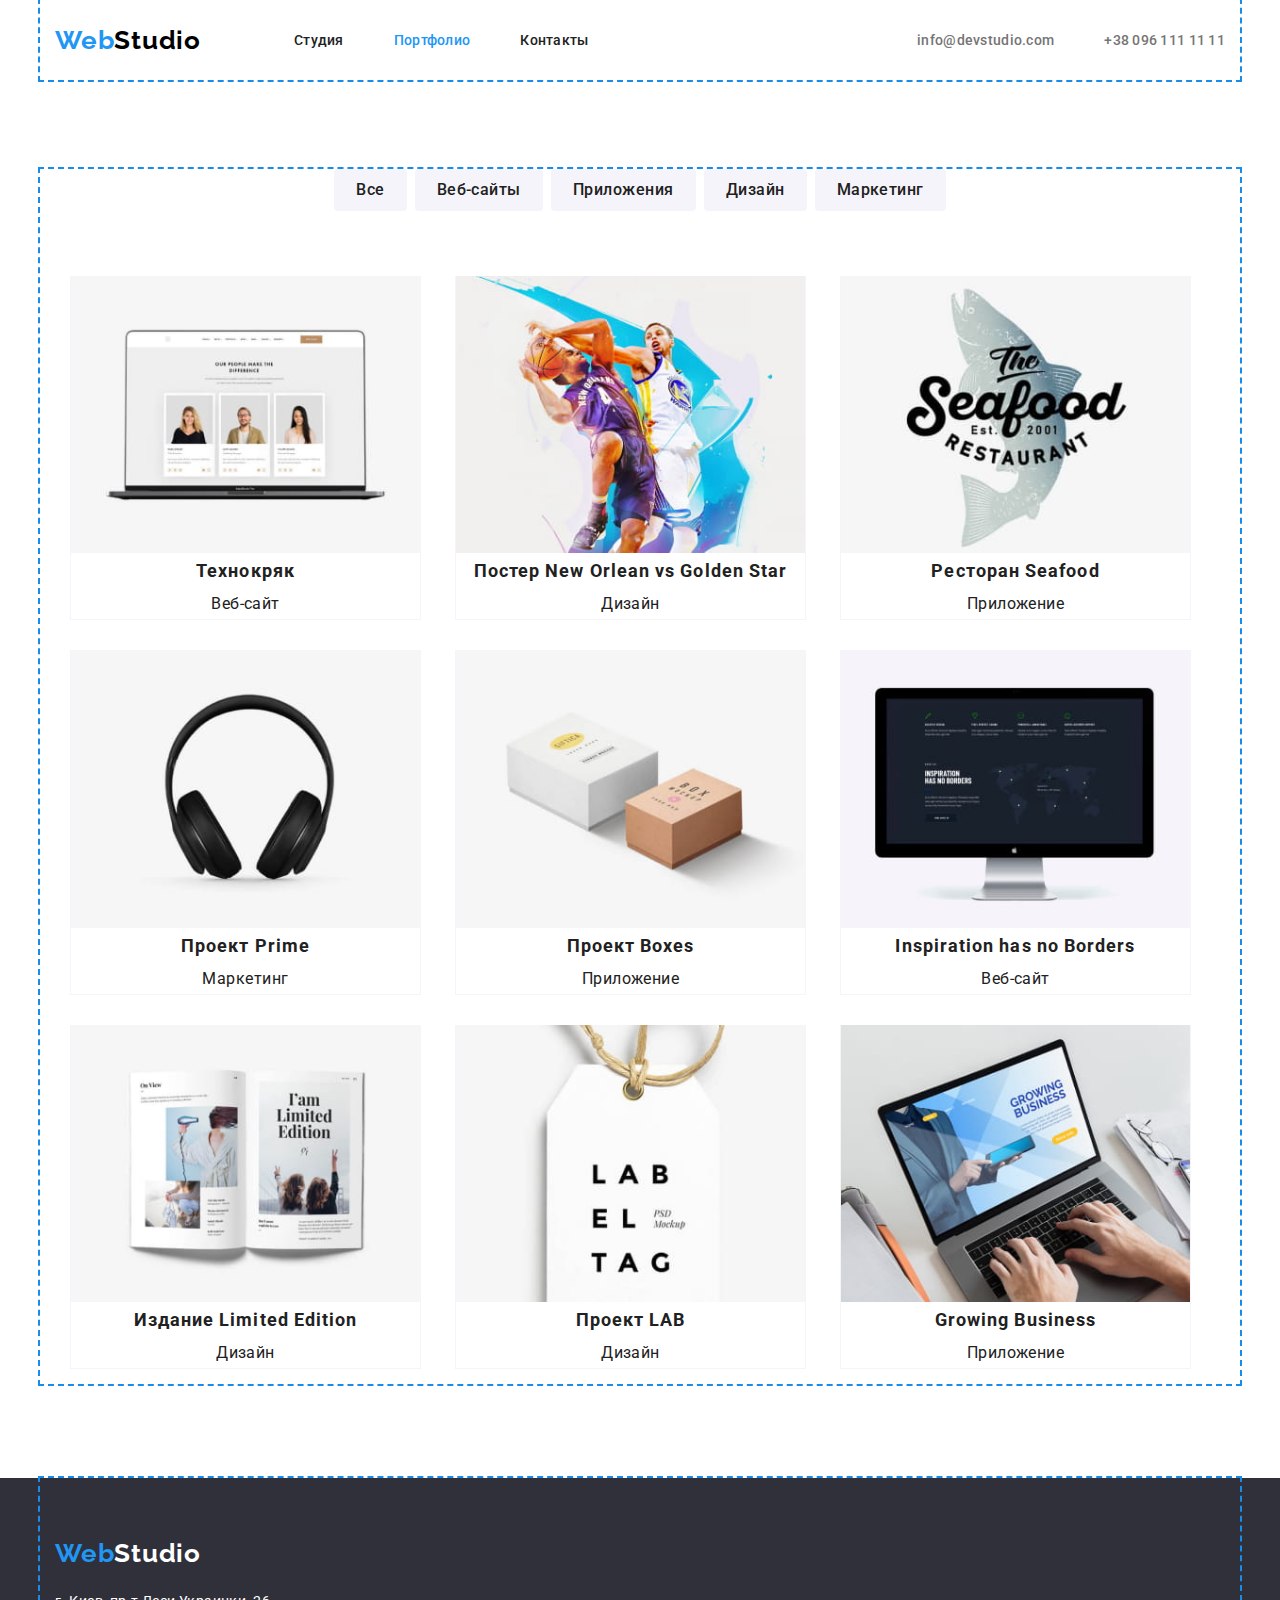
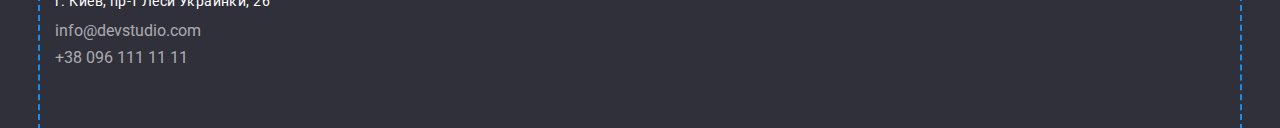
==== commit c11eed11: "оформляет футер" ====
--- a/portfolio.html
+++ b/portfolio.html
@@ -49,28 +49,32 @@
 </div>
 <div class="button-container-cards">
  <ul class="works-examples list">
-<li class="works-examples-item"><a href="#" class="link">
+<li class="works-examples-item">
+    <a href="#" class="link">
 <img src="./images/portfolio/tehno.jpg" alt="Фотографии-резюме трех человек, открытые на ноутбуке" width= 370>
 <h3 class="works-examples-title">Технокряк</h3>
 <p class="works-examples-text">Веб-сайт</p>
 </a>
 </li>
 
-<li class="works-examples-item"><a href="#" class="link">
+<li class="works-examples-item">
+    <a href="#" class="link">
     <img src="./images/portfolio/new-orlean.jpg" alt="Двое мужчин играют в волейбол" width=370>
     <h3 class="works-examples-title">Постер <span lang="en">New Orlean vs Golden Star</span></h3>
     <p class="works-examples-text">Дизайн</p>
 </a>
 </li>
 
-<li class="works-examples-item"><a href="#" class="link">
+<li class="works-examples-item">
+    <a href="#" class="link">
     <img src="./images/portfolio/seafoods.jpg" alt="Надпись Ресторан Seafood на фоне изображения рыбы" width=370>
     <h3 class="works-examples-title">Ресторан <span lang="en">Seafood</span></h3>
     <p class="works-examples-text">Приложение</p>
 </a>
 </li>
 
-<li class="works-examples-item"><a href="#" class="link">
+<li class="works-examples-item">
+    <a href="#" class="link">
     <img src="./images/portfolio/prime.jpg" alt="Черные полноразмерные наушники" width=370>
     <h3 class="works-examples-title">Проект <span lang="en">Prime</span></h3>
     <p class="works-examples-text">Маркетинг</p>
@@ -84,14 +88,16 @@
     </a>
 </li>
 
-<li class="works-examples-item"><a href="#" class="link">
+<li class="works-examples-item">
+    <a href="#" class="link">
     <img src="./images/portfolio/inspiration.jpg" alt="Монитор с надписью Inspiration has no Borders на черном фоне с картой  мира " width=370>
     <h3 class="works-examples-title" lang="en">Inspiration has no Borders</h3>
     <p class="works-examples-text">Веб-сайт</p>
     </a>
 </li>
 
-<li class="works-examples-item"><a href="#" class="link">
+<li class="works-examples-item">
+    <a href="#" class="link">
     <img src="./images/portfolio/limited-edition.jpg"
         alt="Книга разворот с иллюстрациями и надписью I am Limited Edition" width=370>
     <h3 class="works-examples-title">Издание <span lang="en">Limited Edition</span></h3>
@@ -99,7 +105,8 @@
     </a>
 </li>
 
-<li class="works-examples-item"><a href="#" class="link">
+<li class="works-examples-item">
+    <a href="#" class="link">
     <img src="./images/portfolio/lab.jpg"
         alt="Белая бирка с надипсью LabElTag" width=370>
     <h3 class="works-examples-title">Проект <span lang="en">LAB</span></h3>
@@ -107,7 +114,8 @@
     </a>
 </li>
 
-<li class="works-examples-item"><a href="#" class="link">
+<li class="works-examples-item">
+    <a href="#" class="link">
     <img src="./images/portfolio/growing-busines.jpg" alt="Ноутбук, на экране Growing Business и человек с планшетом " width=370>
     <h3 class="works-examples-title" lang="en">Growing Business</h3>
     <p class="works-examples-text">Приложение</p>
@@ -121,7 +129,9 @@
 </main>
 <footer class="footer">
     <div class="container">
+        <div class="footer-logo">
     <a href="./index.html" class="logo">Web<span class="logo-footer">Studio</span></a>
+</div>
     <address>
         <ul class="footer-list list">
 
--- a/css/styles.css
+++ b/css/styles.css
@@ -31,10 +31,9 @@
 /*-resrt-*/
 .container {
   width: 1200px;
-  padding-left: 15px;
-  padding-right: 15px;
-  margin-left: auto;
-  margin-right: auto;
+  padding: 0 15px;
+  margin: 0 auto;
+  outline: 2px dashed #188ce8;
 }
 body {
   color: var(--primary-text-color);
@@ -55,25 +54,38 @@
   color: var(--link-color-change);
 }
 
+/****/
+/****/
+/****/
+/****/
+/****/
+/****/
+/****/
+
 .container-header-nav,
 .header-nav {
   display: flex;
+  justify-content: space-between;
   align-items: center;
-  justify-content: space-around;
+  margin: 0px;
 }
 
 .site-nav,
 .contacts {
+  display: flex;
   font-weight: 500;
   font-size: 14px;
   line-height: calc(16 / 14);
   letter-spacing: 0.02em;
-  display: flex;
+}
+.contacts {
+  margin-right: ;
 }
 
 .site-nav-link:not(:last-child) {
   margin-right: 50px;
 }
+
 .site-nav .link {
   display: block;
   padding-top: 32px;
@@ -100,6 +112,7 @@
   display: flex;
   align-items: center;
   justify-content: space-around;
+  margin-top:89px;
   margin-bottom: 50px;
 }
 .button-list {
@@ -167,6 +180,9 @@
 
 .footer {
   background-color: var(--background-color-dark);
+ 
+  flex-direction: column;
+
 }
 /*portfolio*/
 
@@ -222,16 +238,24 @@
   line-height: calc(31 / 26);
   letter-spacing: 0.03em;
   text-decoration: none;
-  margin-right: 93px;
+  justify-content: flex-start;
 }
 /*index-portfolio*/
 
 .logo-header {
   color: var(--primary-text-color);
+  margin-right: 93px;
 }
 
 .logo-footer {
   color: var(--color-text-contrast);
+}
+.footer-logo {
+  padding-top: 60px;
+  padding-bottom: 20px;
+}
+.footer-list{
+  padding-bottom: 60px;
 }
 /*index*/
 .site-nav-link .link {
@@ -243,7 +267,14 @@
 .adress-link .link {
   font-style: normal;
   color: var(--color-text-footer);
-}
+  display: inline-block;
+  
+}
+.adress-link:not(:last-child) {
+padding-bottom: 9px;
+}
+
+
 .site-nav-link .link:hover,
 .site-nav-link .link:focus,
 .contacts-link .link:hover,
@@ -254,11 +285,13 @@
 }
 
 .adress {
+  display: inline-block;
   color: var(--color-text-contrast);
   font-style: normal;
   font-size: 14px;
   line-height: calc(24 / 14);
   letter-spacing: 0.03em;
+  padding-bottom: 9px;
 }
 /*index*/
 .hero {
@@ -329,6 +362,7 @@
   margin-bottom: 50px;
 }
 
+
 .our-command-title {
   color: var(--color-text);
   font-weight: 500;
@@ -362,11 +396,12 @@
   line-height: calc(30 / 16);
   letter-spacing: 0.03em;
 }
+
 .page-header {
-  margin-top: 24px;
-  margin-bottom: 25px;
-}
-
+  margin-bottom: 5px;
+}
+
+/*
 .button-container-btn,
 .button-container-cards,
 .body-index,
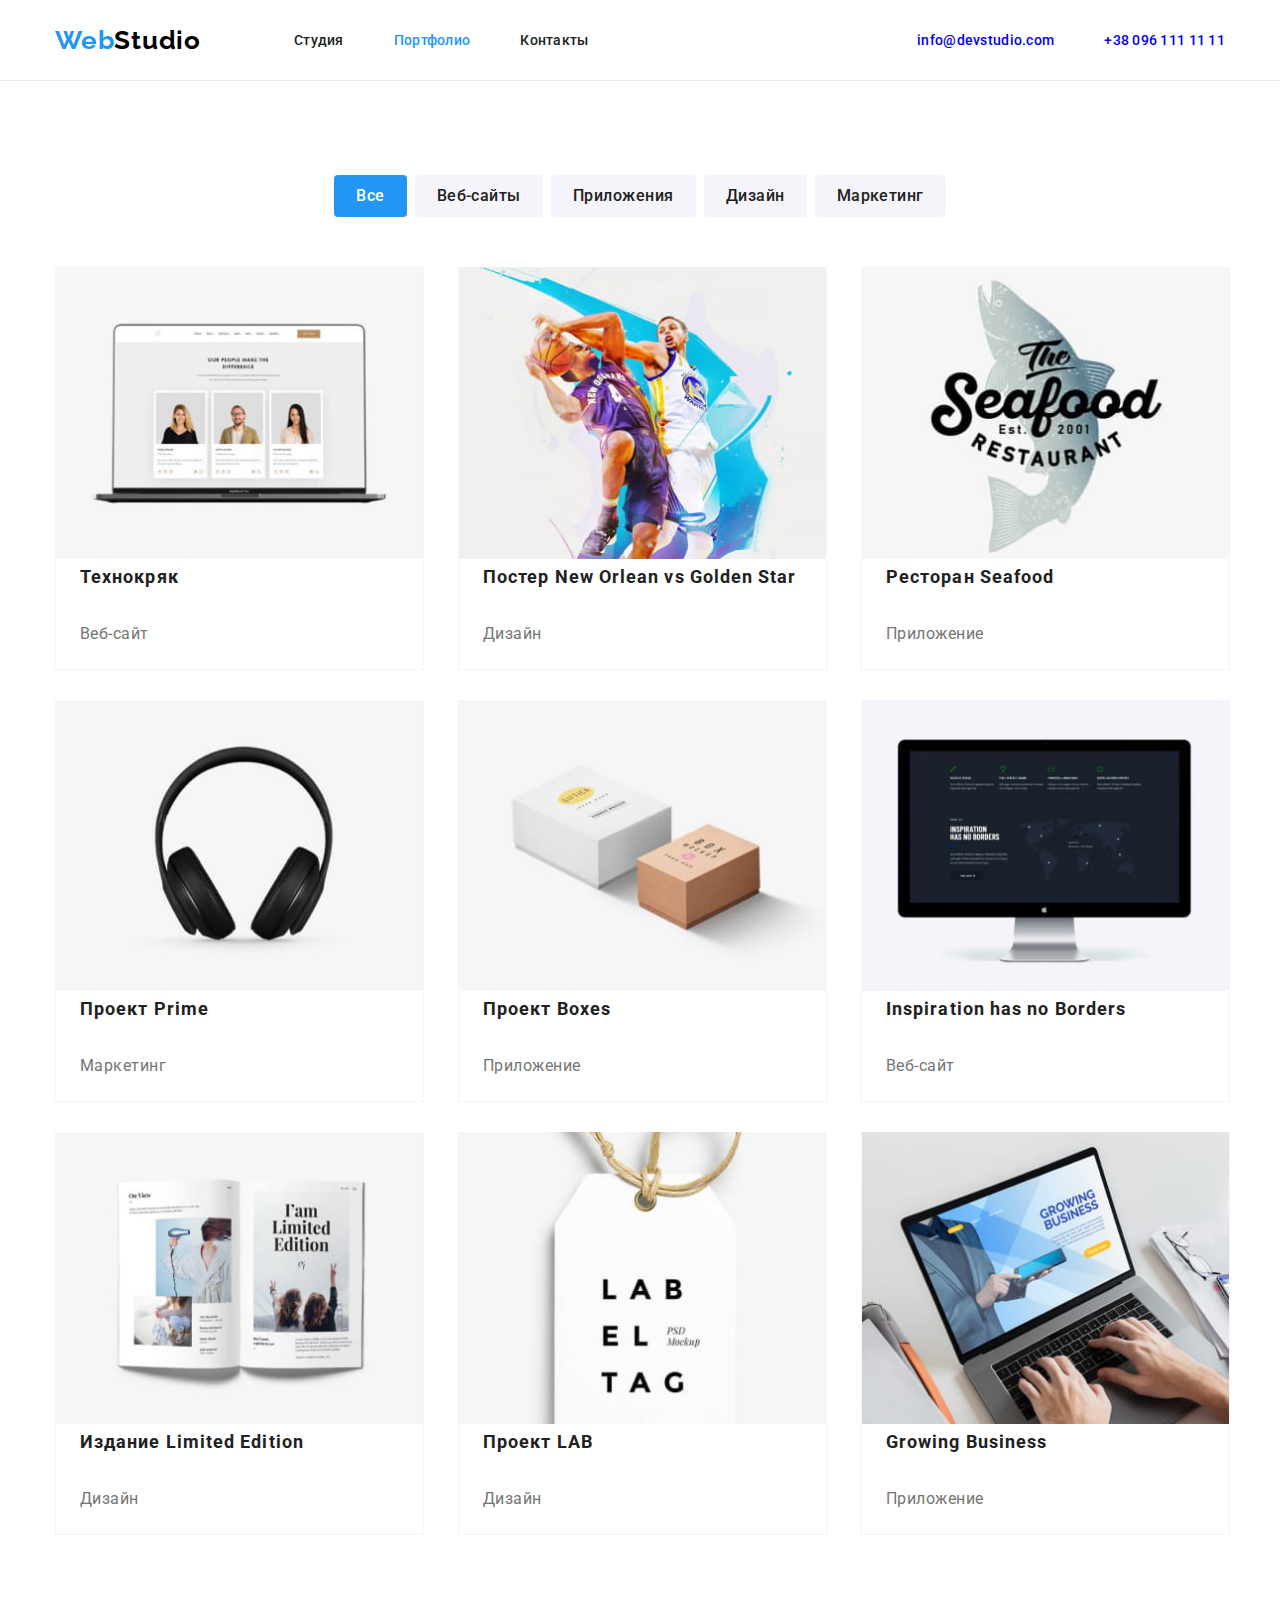
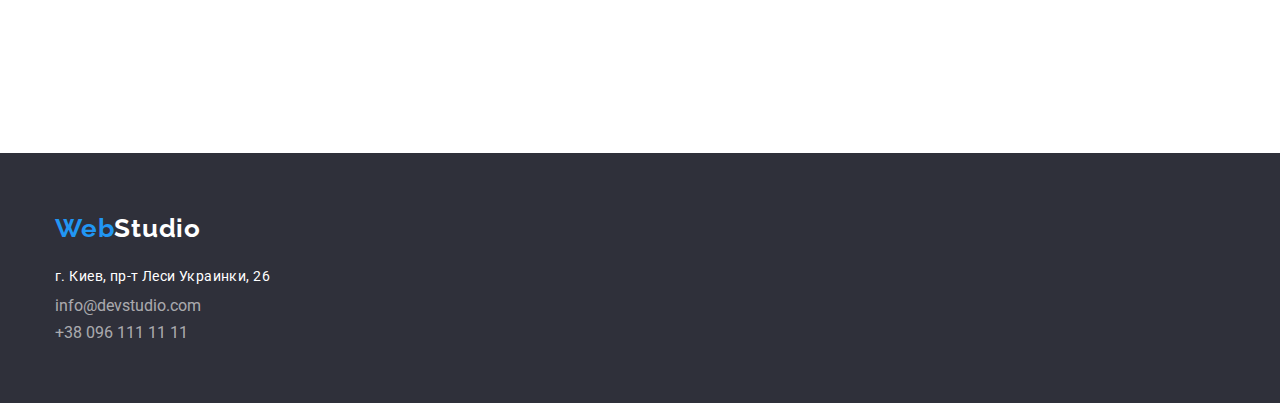
==== commit e428ffc9: "исправляет ошибки" ====
--- a/portfolio.html
+++ b/portfolio.html
@@ -34,13 +34,13 @@
 
 <main>
 <!--links-->
-<section class="button">
+<section class="button section">
     <!--hidden-header-->
 <div class="container">
     <h1 class="visually-hidden">Портфолио</h1>
     <div class="button-container-btn">
  <ul class="button-list list">
- <li class="filter-btn-item"><button type="button" class="filter-button">Все</button></li> 
+ <li class="filter-btn-item "><button type="button" class="filter-button active-button">Все</button></li> 
  <li class="filter-btn-item"><button type="button" class="filter-button">Веб-сайты</button></li>
  <li class="filter-btn-item"><button type="button" class="filter-button">Приложения</button></li>
  <li class="filter-btn-item"><button type="button" class="filter-button">Дизайн</button></li>
@@ -127,7 +127,7 @@
 </div>
 </section>
 </main>
-<footer class="footer">
+<footer class="footer setcion-footer">
     <div class="container">
         <div class="footer-logo">
     <a href="./index.html" class="logo">Web<span class="logo-footer">Studio</span></a>
--- a/css/styles.css
+++ b/css/styles.css
@@ -9,8 +9,8 @@
   --background-color-command: #f5f4fa;
   --background-hero-btn-change: #188ce8;
   --link-color-change: #2196f3;
-}
-/*-resrt-*/
+  --color-line: #ececec;
+}
 
 p,
 h1,
@@ -28,12 +28,21 @@
   max-width: 100%;
   height: auto;
 }
-/*-resrt-*/
+
 .container {
   width: 1200px;
   padding: 0 15px;
   margin: 0 auto;
-  outline: 2px dashed #188ce8;
+  /*outline: 2px dashed #188ce8;*/
+}
+
+.section {
+  padding-bottom: 94px;
+  padding-top: 94px;
+}
+.setcion-footer {
+  padding-bottom: 60px;
+  padding-top: 60px;
 }
 body {
   color: var(--primary-text-color);
@@ -54,20 +63,12 @@
   color: var(--link-color-change);
 }
 
-/****/
-/****/
-/****/
-/****/
-/****/
-/****/
-/****/
-
 .container-header-nav,
 .header-nav {
   display: flex;
-  justify-content: space-between;
   align-items: center;
   margin: 0px;
+  margin-right: auto;
 }
 
 .site-nav,
@@ -78,9 +79,6 @@
   line-height: calc(16 / 14);
   letter-spacing: 0.02em;
 }
-.contacts {
-  margin-right: ;
-}
 
 .site-nav-link:not(:last-child) {
   margin-right: 50px;
@@ -92,27 +90,21 @@
   padding-bottom: 32px;
 }
 
+.contacts-link {
+  display: flex;
+}
+
 .contacts-link + .contacts-link {
   margin-left: 50px;
 }
-
-/*portfolio*/
-/*portfolio*/
-/*portfolio*/
-/*portfolio*/
-/*portfolio*/
-/*portfolio*/
-/*portfolio*/
-/*portfolio*/
-/*portfolio*/
-/*portfolio*/
-/*portfolio*/
+.page-header {
+  border-bottom: 1px solid var(--color-line);
+}
 
 .button-container-btn {
   display: flex;
   align-items: center;
   justify-content: space-around;
-  margin-top:89px;
   margin-bottom: 50px;
 }
 .button-list {
@@ -126,35 +118,40 @@
 }
 .button-container-cards {
   display: flex;
-  margin-bottom: 94px;
+  padding-bottom: 94px;
+  margin-left: -30px;
+  margin-right: -30px;
 }
 
 .works-examples-item {
   width: 30%;
+  margin-left: 30px;
+  margin-bottom: 30px;
   display: inline-block;
-  text-align: center;
   border-bottom: 1px solid var(--background-color-command);
   border-left: 1px solid var(--background-color-command);
   border-right: 1px solid var(--background-color-command);
-  margin: 15px;
-}
-
-/*portfolio*/
-/*portfolio*/
-/*portfolio*/
-/*portfolio*/
-/*portfolio*/
-.peculiarities-list {
+}
+
+.works-examples-title {
+  margin-bottom: 4px;
+}
+
+.works-examples-title,
+.works-examples-text {
+  padding: 0px 24px 20px;
+}
+
+.peculiarities {
   display: flex;
   align-items: center;
   justify-content: space-around;
-  margin-bottom: 94px;
 }
 .our-peculiarities {
   display: flex;
 }
 
-.our-peculiarities-column + .our-peculiarities-column {
+.our-peculiarities-column:not(:last-child) {
   margin-right: 30px;
 }
 .our-peculiarities-column {
@@ -165,38 +162,28 @@
   display: flex;
   display: inline-block;
   text-align: center;
-  margin-right: 30px;
 }
 .doing-cards:not(:last-child) {
   margin-right: 30px;
 }
 
-/*portfolio*/
-/*portfolio*/
-/*portfolio*/
-/*portfolio*/
-/*portfolio*/
-/*portfolio*/
-
 .footer {
   background-color: var(--background-color-dark);
- 
+
   flex-direction: column;
-
-}
-/*portfolio*/
+}
 
 .button {
   font-family: inherit;
 }
-/*index-portfolio*/
+
 .hero-button,
 .filter-button {
   cursor: pointer;
   border: 0;
   border-radius: 4px;
 }
-/*index*/
+
 .hero-button {
   color: var(--color-text-contrast);
   background-color: var(--link-color-change);
@@ -213,7 +200,6 @@
   background-color: var(--background-hero-btn-change);
 }
 
-/*portfolio*/
 .filter-button {
   color: var(--color-text);
   background-color: var(--background-color-command);
@@ -223,13 +209,13 @@
   line-height: calc(26 / 16);
   letter-spacing: 0.03em;
 }
-
+.active-button,
 .filter-button:hover,
 .filter-button:focus {
   color: var(--color-text-contrast);
   background-color: var(--link-color-change);
 }
-/*index-portfolio*/
+
 .logo {
   color: var(--link-color-change);
   font-family: 'Raleway', sans-serif;
@@ -239,41 +225,36 @@
   letter-spacing: 0.03em;
   text-decoration: none;
   justify-content: flex-start;
-}
-/*index-portfolio*/
+  margin-right: 93px;
+  padding-top: 24px;
+  padding-bottom: 24px;
+}
 
 .logo-header {
   color: var(--primary-text-color);
-  margin-right: 93px;
 }
 
 .logo-footer {
   color: var(--color-text-contrast);
 }
 .footer-logo {
-  padding-top: 60px;
-  padding-bottom: 20px;
-}
-.footer-list{
-  padding-bottom: 60px;
-}
-/*index*/
+  margin-bottom: 20px;
+}
+
 .site-nav-link .link {
   color: var(--color-text);
 }
-.contacts-link .link {
+.k .link {
   color: var(--color-text-lighter);
 }
 .adress-link .link {
   font-style: normal;
   color: var(--color-text-footer);
   display: inline-block;
-  
 }
 .adress-link:not(:last-child) {
-padding-bottom: 9px;
-}
-
+  margin-bottom: 9px;
+}
 
 .site-nav-link .link:hover,
 .site-nav-link .link:focus,
@@ -291,24 +272,27 @@
   font-size: 14px;
   line-height: calc(24 / 14);
   letter-spacing: 0.03em;
-  padding-bottom: 9px;
+  margin-bottom: 9px;
 }
 /*index*/
 .hero {
-  color: var(--color-text-contrast);
   background: var(--background-color-dark);
   text-align: center;
   padding-top: 200px;
   padding-bottom: 200px;
-  margin-bottom: 89px;
 }
 
 .hero-title {
+  color: var(--color-text-contrast);
   font-weight: 900;
   font-size: 44px;
   line-height: calc(60 / 44);
   letter-spacing: 0.06em;
   text-transform: uppercase;
+  margin-bottom: 30px;
+  width: 696px;
+  margin-left: auto;
+  margin-right: auto;
 }
 
 /*index*/
@@ -316,8 +300,32 @@
 .command {
   background-color: var(--background-color-command);
 }
+
+.our-command {
+  display: flex;
+  align-items: center;
+}
 .our-command-item {
+  flex-basis: calc((100% -3 * 30px) / 4);
   background-color: var(--background-color);
+  text-align: center;
+
+  border-bottom-right-radius: 4px;
+  border-bottom-left-radius: 4px;
+  box-shadow: 0px 4px 4px rgba(0, 0, 0, 0.25);
+}
+
+.our-command-item:not(:first-child) {
+  margin-left: 30px;
+}
+.our-command-foto {
+  margin-bottom: 30px;
+}
+.our-command-title {
+  margin-bottom: 10px;
+}
+.our-command-text {
+  padding-bottom: 30px;
 }
 
 .visually-hidden {
@@ -347,8 +355,13 @@
 .our-peculiarities-text {
   color: var(--color-text-lighter);
   font-size: 14px;
-  line-height: calc (24 / 14);
-  letter-spacing: 0.03em;
+  line-height: calc(24 / 14);
+  letter-spacing: 0.03em;
+}
+
+.images-what-are-we-doing {
+  display: flex;
+  align-items: center;
 }
 
 .what-are-we-doing-header,
@@ -361,7 +374,9 @@
   text-align: center;
   margin-bottom: 50px;
 }
-
+.what-are-we-doing-header {
+  margin-top: -94px;
+}
 
 .our-command-title {
   color: var(--color-text);
@@ -391,36 +406,8 @@
 }
 
 .works-examples-text {
-  color: var(--color-text);
+  color: var(--color-text-lighter);
   font-size: 16px;
   line-height: calc(30 / 16);
   letter-spacing: 0.03em;
 }
-
-.page-header {
-  margin-bottom: 5px;
-}
-
-/*
-.button-container-btn,
-.button-container-cards,
-.body-index,
-.body-portfolio,
-.page-header,
-.hero,
-.peculiarities,
-.visually-hidden,
-.our-peculiarities,
-.our-peculiarities-column,
-.what-are-we-doing,
-.what-are-we-doing-header,
-.images-what-are-we-doing .list,
-.command,
-.our-command-item,
-.footer,
-footer,
-.button-list,
-.works-examples,
-.works-examples-item {
-  outline: 2px solid tomato;
-}
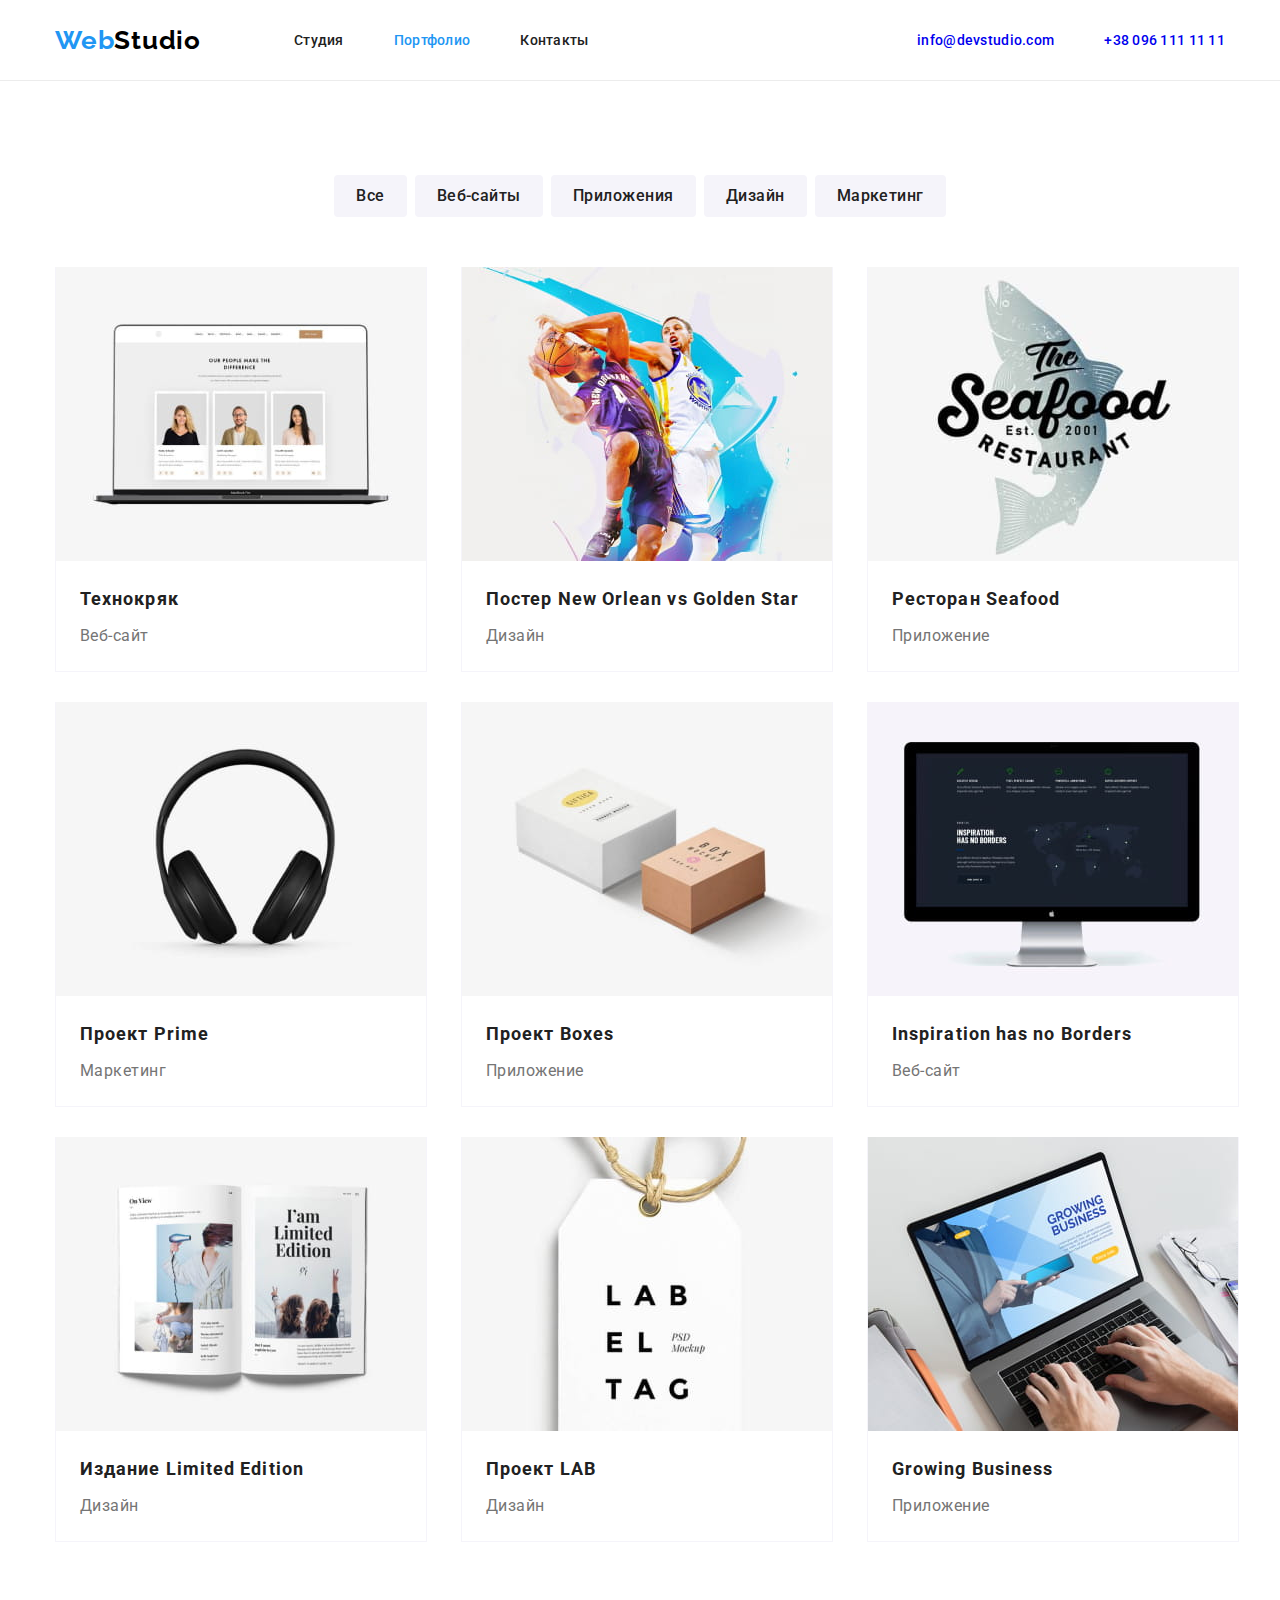
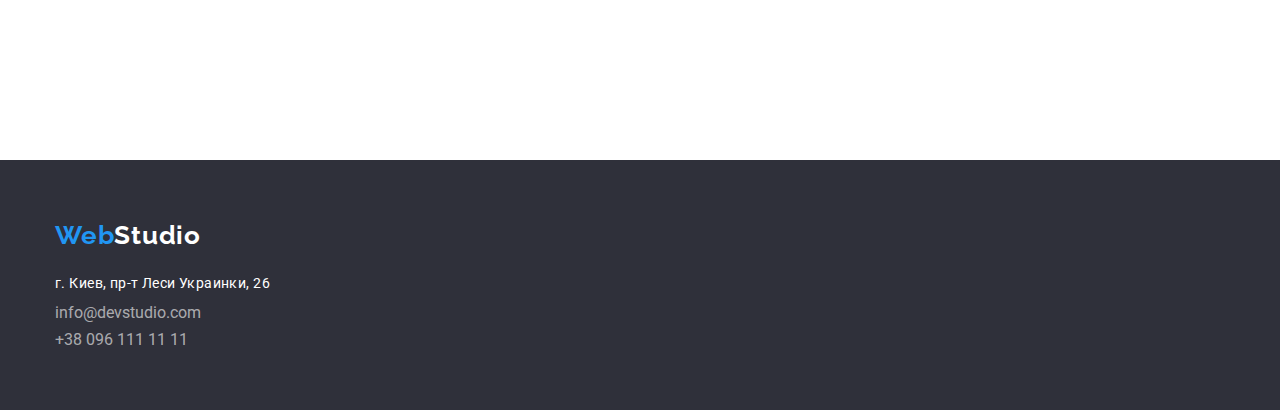
==== commit a467d3b4: "исправляет ошибки" ====
--- a/portfolio.html
+++ b/portfolio.html
@@ -52,73 +52,92 @@
 <li class="works-examples-item">
     <a href="#" class="link">
 <img src="./images/portfolio/tehno.jpg" alt="Фотографии-резюме трех человек, открытые на ноутбуке" width= 370>
+<div class="works-examples-info">
 <h3 class="works-examples-title">Технокряк</h3>
 <p class="works-examples-text">Веб-сайт</p>
+</div>
 </a>
 </li>
 
 <li class="works-examples-item">
     <a href="#" class="link">
     <img src="./images/portfolio/new-orlean.jpg" alt="Двое мужчин играют в волейбол" width=370>
+    <div class="works-examples-info">
     <h3 class="works-examples-title">Постер <span lang="en">New Orlean vs Golden Star</span></h3>
     <p class="works-examples-text">Дизайн</p>
+</div>
 </a>
+
 </li>
 
 <li class="works-examples-item">
     <a href="#" class="link">
     <img src="./images/portfolio/seafoods.jpg" alt="Надпись Ресторан Seafood на фоне изображения рыбы" width=370>
+    <div class="works-examples-info">
     <h3 class="works-examples-title">Ресторан <span lang="en">Seafood</span></h3>
     <p class="works-examples-text">Приложение</p>
+    </div>
 </a>
 </li>
 
 <li class="works-examples-item">
     <a href="#" class="link">
     <img src="./images/portfolio/prime.jpg" alt="Черные полноразмерные наушники" width=370>
+    <div class="works-examples-info">
     <h3 class="works-examples-title">Проект <span lang="en">Prime</span></h3>
     <p class="works-examples-text">Маркетинг</p>
+    </div>
 </a>
 </li>
 
 <li class="works-examples-item"><a href="#" class="link">
     <img src="./images/portfolio/boxes.jpg" alt="Две коробки, белая и песочная, с надписями" width=370>
+    <div class="works-examples-info">
     <h3 class="works-examples-title">Проект <span lang="en">Boxes</span></h3>
     <p class="works-examples-text">Приложение</p>
-    </a>
+    </div>    
+</a>
 </li>
 
 <li class="works-examples-item">
-    <a href="#" class="link">
+<a href="#" class="link">
     <img src="./images/portfolio/inspiration.jpg" alt="Монитор с надписью Inspiration has no Borders на черном фоне с картой  мира " width=370>
+    <div class="works-examples-info">
     <h3 class="works-examples-title" lang="en">Inspiration has no Borders</h3>
     <p class="works-examples-text">Веб-сайт</p>
-    </a>
+    </div>    
+</a>
 </li>
 
 <li class="works-examples-item">
-    <a href="#" class="link">
+<a href="#" class="link">
     <img src="./images/portfolio/limited-edition.jpg"
-        alt="Книга разворот с иллюстрациями и надписью I am Limited Edition" width=370>
+    alt="Книга разворот с иллюстрациями и надписью I am Limited Edition" width=370>
+    <div class="works-examples-info">
     <h3 class="works-examples-title">Издание <span lang="en">Limited Edition</span></h3>
     <p class="works-examples-text">Дизайн</p>
-    </a>
+    </div>    
+</a>
 </li>
 
 <li class="works-examples-item">
-    <a href="#" class="link">
+<a href="#" class="link">
     <img src="./images/portfolio/lab.jpg"
-        alt="Белая бирка с надипсью LabElTag" width=370>
+    alt="Белая бирка с надипсью LabElTag" width=370>
+    <div class="works-examples-info">
     <h3 class="works-examples-title">Проект <span lang="en">LAB</span></h3>
     <p class="works-examples-text">Дизайн</p>
-    </a>
+    </div>
+</a>
 </li>
 
 <li class="works-examples-item">
     <a href="#" class="link">
     <img src="./images/portfolio/growing-busines.jpg" alt="Ноутбук, на экране Growing Business и человек с планшетом " width=370>
+    <div class="works-examples-info">
     <h3 class="works-examples-title" lang="en">Growing Business</h3>
     <p class="works-examples-text">Приложение</p>
+    </div>
     </a>
 </li>
 
--- a/css/styles.css
+++ b/css/styles.css
@@ -124,7 +124,8 @@
 }
 
 .works-examples-item {
-  width: 30%;
+  flex-basis: calc((100% -3 * 30px) / 3);
+  flex-wrap: wrap;
   margin-left: 30px;
   margin-bottom: 30px;
   display: inline-block;
@@ -136,10 +137,8 @@
 .works-examples-title {
   margin-bottom: 4px;
 }
-
-.works-examples-title,
-.works-examples-text {
-  padding: 0px 24px 20px;
+.works-examples-info {
+  padding: 20px 24px;
 }
 
 .peculiarities {
@@ -209,7 +208,7 @@
   line-height: calc(26 / 16);
   letter-spacing: 0.03em;
 }
-.active-button,
+
 .filter-button:hover,
 .filter-button:focus {
   color: var(--color-text-contrast);
@@ -309,7 +308,6 @@
   flex-basis: calc((100% -3 * 30px) / 4);
   background-color: var(--background-color);
   text-align: center;
-
   border-bottom-right-radius: 4px;
   border-bottom-left-radius: 4px;
   box-shadow: 0px 4px 4px rgba(0, 0, 0, 0.25);
@@ -318,13 +316,9 @@
 .our-command-item:not(:first-child) {
   margin-left: 30px;
 }
-.our-command-foto {
-  margin-bottom: 30px;
-}
-.our-command-title {
-  margin-bottom: 10px;
-}
-.our-command-text {
+
+.our-command-info {
+  padding-top: 30px;
   padding-bottom: 30px;
 }
 
@@ -382,8 +376,9 @@
   color: var(--color-text);
   font-weight: 500;
   font-size: 16px;
-  line-height: calc (19 / 16);
-  letter-spacing: 0.03em;
+  line-height: calc(19 / 16);
+  letter-spacing: 0.03em;
+  margin-bottom: 10px;
 }
 .our-command-text {
   color: var(--color-text-lighter);
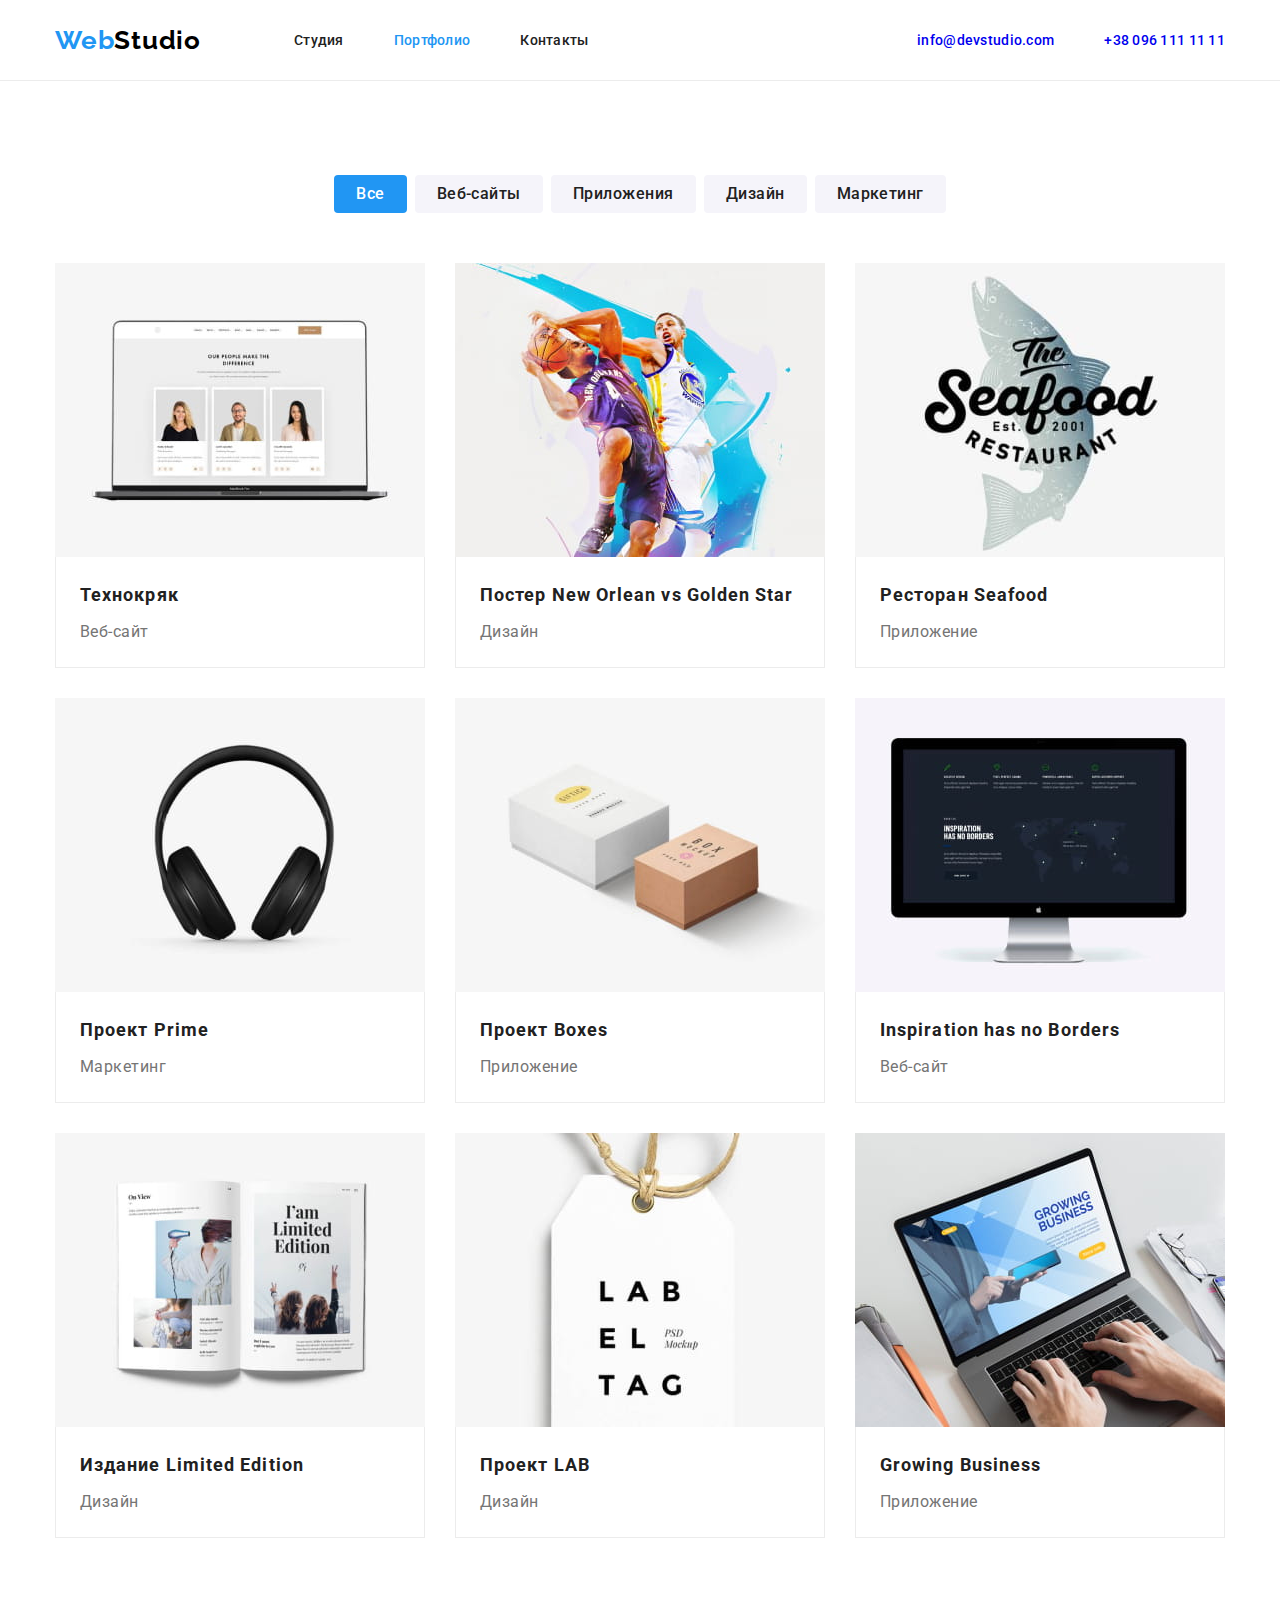
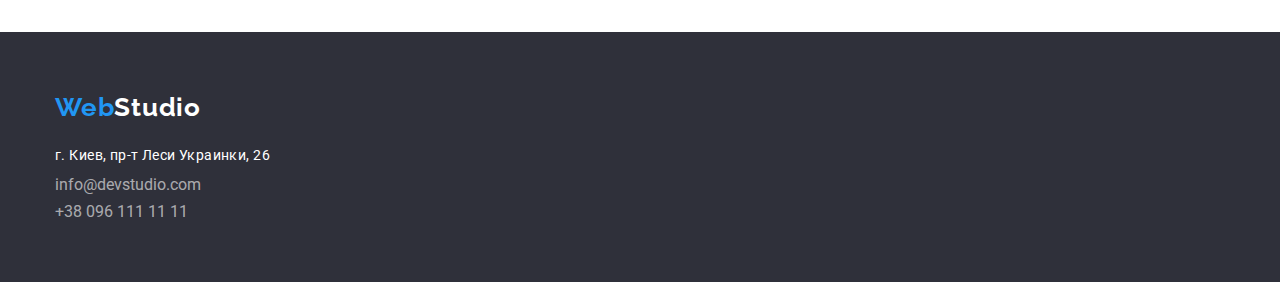
==== commit b7b162f7: "исправляет ошибки" ====
--- a/portfolio.html
+++ b/portfolio.html
@@ -38,7 +38,7 @@
     <!--hidden-header-->
 <div class="container">
     <h1 class="visually-hidden">Портфолио</h1>
-    <div class="button-container-btn">
+    
  <ul class="button-list list">
  <li class="filter-btn-item "><button type="button" class="filter-button active-button">Все</button></li> 
  <li class="filter-btn-item"><button type="button" class="filter-button">Веб-сайты</button></li>
@@ -46,8 +46,7 @@
  <li class="filter-btn-item"><button type="button" class="filter-button">Дизайн</button></li>
  <li class="filter-btn-item"><button type="button" class="filter-button">Маркетинг</button></li>
  </ul>       
-</div>
-<div class="button-container-cards">
+
  <ul class="works-examples list">
 <li class="works-examples-item">
     <a href="#" class="link">
@@ -140,10 +139,9 @@
     </div>
     </a>
 </li>
-
  </ul> 
 </div>
-</div>
+
 </section>
 </main>
 <footer class="footer setcion-footer">
--- a/css/styles.css
+++ b/css/styles.css
@@ -10,6 +10,7 @@
   --background-hero-btn-change: #188ce8;
   --link-color-change: #2196f3;
   --color-line: #ececec;
+  --line-cards: 1px solid var(--color-line);
 }
 
 p,
@@ -78,8 +79,13 @@
   font-size: 14px;
   line-height: calc(16 / 14);
   letter-spacing: 0.02em;
-}
-
+  align-items: flex-end;
+}
+.contacts {
+  display: flex;
+  padding-top: 32px;
+  padding-bottom: 32px;
+}
 .site-nav-link:not(:last-child) {
   margin-right: 50px;
 }
@@ -92,6 +98,7 @@
 
 .contacts-link {
   display: flex;
+  color: var(--color-text-lighter);
 }
 
 .contacts-link + .contacts-link {
@@ -101,50 +108,50 @@
   border-bottom: 1px solid var(--color-line);
 }
 
-.button-container-btn {
+.button-list {
+  display: flex;
+  align-items: center;
+  justify-content: center;
+  margin-bottom: 50px;
+}
+
+.filter-btn-item + .filter-btn-item {
+  margin-left: 8px;
+}
+.filter-button {
+  padding: 6px 22px;
+}
+
+.works-examples {
+  display: flex;
+  flex-wrap: wrap;
+  margin-left: -30px;
+  margin-bottom: -30px;
+}
+
+.works-examples-item {
+  flex-basis: calc((100% - 90px) / 3);
+  margin-left: 30px;
+  margin-bottom: 30px;
+}
+
+.works-examples-item:nth-child(3n) {
+  margin-right: 0px;
+}
+.works-examples-title {
+  margin-bottom: 4px;
+}
+.works-examples-info {
+  padding: 20px 24px;
+  border-right: var(--line-cards);
+  border-left: var(--line-cards);
+  border-bottom: var(--line-cards);
+}
+
+.peculiarities {
   display: flex;
   align-items: center;
   justify-content: space-around;
-  margin-bottom: 50px;
-}
-.button-list {
-  display: flex;
-}
-.filter-btn-item + .filter-btn-item {
-  margin-left: 8px;
-}
-.filter-button {
-  padding: 8px 22px;
-}
-.button-container-cards {
-  display: flex;
-  padding-bottom: 94px;
-  margin-left: -30px;
-  margin-right: -30px;
-}
-
-.works-examples-item {
-  flex-basis: calc((100% -3 * 30px) / 3);
-  flex-wrap: wrap;
-  margin-left: 30px;
-  margin-bottom: 30px;
-  display: inline-block;
-  border-bottom: 1px solid var(--background-color-command);
-  border-left: 1px solid var(--background-color-command);
-  border-right: 1px solid var(--background-color-command);
-}
-
-.works-examples-title {
-  margin-bottom: 4px;
-}
-.works-examples-info {
-  padding: 20px 24px;
-}
-
-.peculiarities {
-  display: flex;
-  align-items: center;
-  justify-content: space-around;
 }
 .our-peculiarities {
   display: flex;
@@ -168,7 +175,6 @@
 
 .footer {
   background-color: var(--background-color-dark);
-
   flex-direction: column;
 }
 
@@ -208,7 +214,7 @@
   line-height: calc(26 / 16);
   letter-spacing: 0.03em;
 }
-
+.active-button,
 .filter-button:hover,
 .filter-button:focus {
   color: var(--color-text-contrast);
